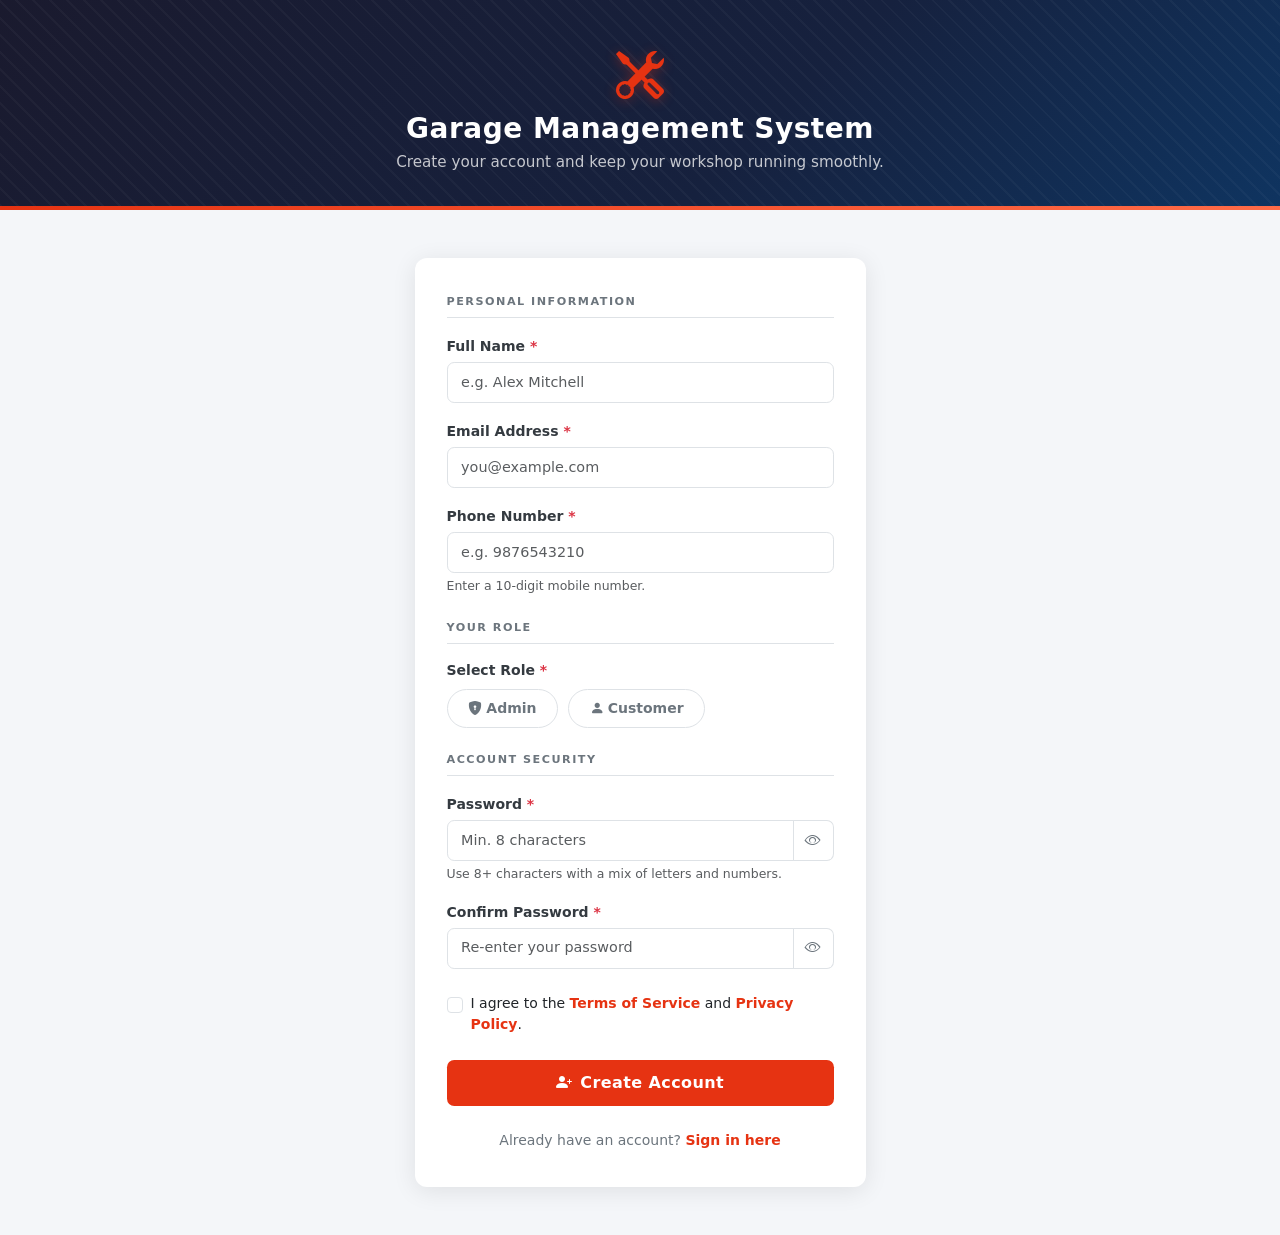
==== index.html @ 833d334f "Add index.html entry point for GitHub Pages" ====
<!DOCTYPE html>
<html lang="en">
<head>
  <meta charset="UTF-8" />
  <meta http-equiv="refresh" content="0; url=signup.html" />
  <title>Garage Management System</title>
</head>
<body>
  <p>Redirecting to <a href="signup.html">Garage Management System</a>…</p>
</body>
</html>
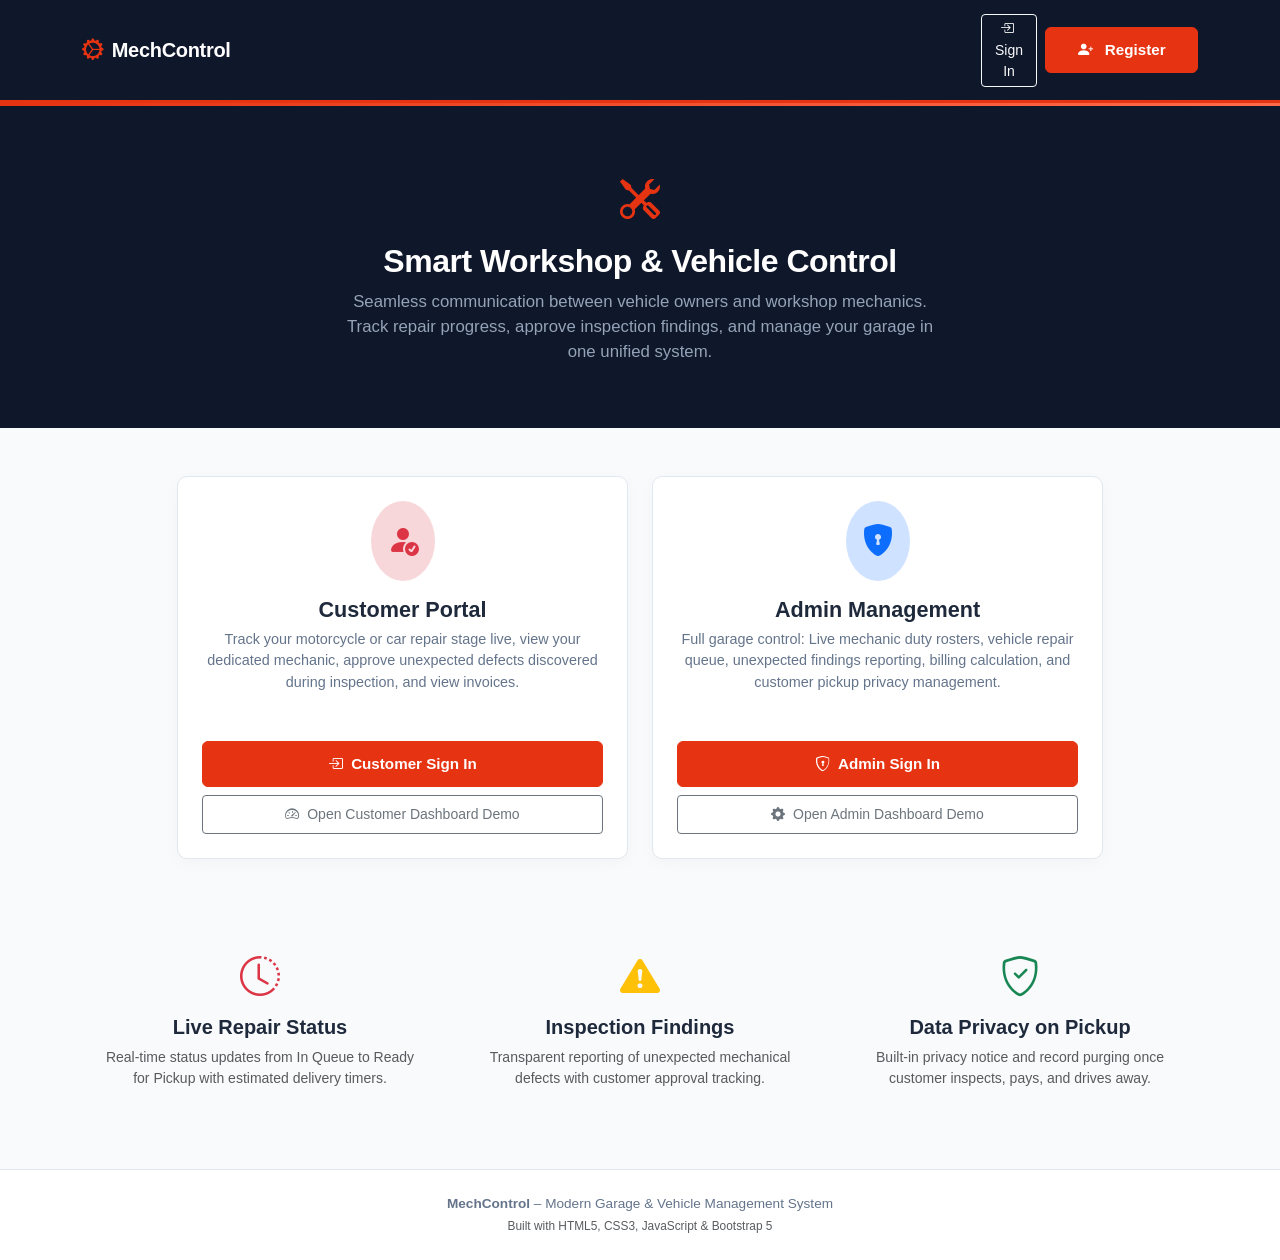
==== commit b24485b1: "Rebrand to MechControl: Unify Admin Dashboard, integrate Customer Portal, improve design consistency" ====
--- a/index.html
+++ b/index.html
@@ -2,10 +2,146 @@
 <html lang="en">
 <head>
   <meta charset="UTF-8" />
-  <meta http-equiv="refresh" content="0; url=signup.html" />
-  <title>Garage Management System</title>
+  <meta name="viewport" content="width=device-width, initial-scale=1.0" />
+  <title>MechControl – Smart Workshop & Vehicle Management</title>
+
+  <!-- Bootstrap 5 CSS -->
+  <link
+    href="https://cdn.jsdelivr.net/npm/bootstrap@5.3.3/dist/css/bootstrap.min.css"
+    rel="stylesheet"
+    crossorigin="anonymous"
+  />
+  <!-- Bootstrap Icons -->
+  <link
+    href="https://cdn.jsdelivr.net/npm/bootstrap-icons@1.11.3/font/bootstrap-icons.min.css"
+    rel="stylesheet"
+  />
+  <!-- Unified Style -->
+  <link rel="stylesheet" href="style.css" />
 </head>
+
 <body>
-  <p>Redirecting to <a href="signup.html">Garage Management System</a>…</p>
+
+  <!-- ════ NAVBAR ════ -->
+  <header class="mc-navbar">
+    <div class="container d-flex justify-content-between align-items-center">
+      <a href="index.html" class="mc-brand">
+        <i class="bi bi-gear-wide-connected" aria-hidden="true"></i>
+        <span>MechControl</span>
+      </a>
+      <div class="d-flex align-items-center gap-2">
+        <a href="signin.html" class="btn btn-sm btn-outline-light">
+          <i class="bi bi-box-arrow-in-right me-1"></i>Sign In
+        </a>
+        <a href="signup.html" class="btn btn-sm btn-mc-primary">
+          <i class="bi bi-person-plus-fill me-1"></i>Register
+        </a>
+      </div>
+    </div>
+  </header>
+  <div class="mc-accent-bar" role="presentation"></div>
+
+  <!-- ════ HERO SECTION ════ -->
+  <section class="mc-hero py-5">
+    <div class="container py-3">
+      <i class="bi bi-tools mc-logo-icon" aria-hidden="true"></i>
+      <h1 class="display-5 fw-bold">Smart Workshop & Vehicle Control</h1>
+      <p class="lead">
+        Seamless communication between vehicle owners and workshop mechanics. Track repair progress, approve inspection findings, and manage your garage in one unified system.
+      </p>
+    </div>
+  </section>
+
+  <!-- ════ PORTAL ACCESS CARDS ════ -->
+  <main class="container py-5">
+    <div class="row g-4 justify-content-center">
+
+      <!-- Customer Portal Card -->
+      <div class="col-12 col-md-6 col-lg-5">
+        <div class="mc-card h-100 d-flex flex-column text-center p-4">
+          <div class="mb-3">
+            <span class="d-inline-flex p-3 rounded-circle bg-danger-subtle text-danger fs-2">
+              <i class="bi bi-person-fill-check"></i>
+            </span>
+          </div>
+          <h3 class="mc-card-title">Customer Portal</h3>
+          <p class="mc-card-sub mb-4">
+            Track your motorcycle or car repair stage live, view your dedicated mechanic, approve unexpected defects discovered during inspection, and view invoices.
+          </p>
+          <div class="mt-auto d-grid gap-2">
+            <a href="signin.html" class="btn-mc-primary">
+              <i class="bi bi-box-arrow-in-right"></i> Customer Sign In
+            </a>
+            <a href="customer-dashboard.html" class="btn btn-outline-secondary btn-sm py-2">
+              <i class="bi bi-speedometer2 me-1"></i> Open Customer Dashboard Demo
+            </a>
+          </div>
+        </div>
+      </div>
+
+      <!-- Admin Portal Card -->
+      <div class="col-12 col-md-6 col-lg-5">
+        <div class="mc-card h-100 d-flex flex-column text-center p-4">
+          <div class="mb-3">
+            <span class="d-inline-flex p-3 rounded-circle bg-primary-subtle text-primary fs-2">
+              <i class="bi bi-shield-lock-fill"></i>
+            </span>
+          </div>
+          <h3 class="mc-card-title">Admin Management</h3>
+          <p class="mc-card-sub mb-4">
+            Full garage control: Live mechanic duty rosters, vehicle repair queue, unexpected findings reporting, billing calculation, and customer pickup privacy management.
+          </p>
+          <div class="mt-auto d-grid gap-2">
+            <a href="signin.html" class="btn-mc-primary">
+              <i class="bi bi-shield-lock"></i> Admin Sign In
+            </a>
+            <a href="admin-dashboard.html" class="btn btn-outline-secondary btn-sm py-2">
+              <i class="bi bi-gear-fill me-1"></i> Open Admin Dashboard Demo
+            </a>
+          </div>
+        </div>
+      </div>
+
+    </div>
+
+    <!-- ════ 3 KEY HIGHLIGHTS ════ -->
+    <div class="row g-4 mt-5 text-center">
+      <div class="col-12 col-md-4">
+        <div class="p-3">
+          <i class="bi bi-clock-history fs-1 text-danger mb-2 d-inline-block"></i>
+          <h5 class="fw-bold">Live Repair Status</h5>
+          <p class="text-muted small">Real-time status updates from In Queue to Ready for Pickup with estimated delivery timers.</p>
+        </div>
+      </div>
+      <div class="col-12 col-md-4">
+        <div class="p-3">
+          <i class="bi bi-exclamation-triangle-fill fs-1 text-warning mb-2 d-inline-block"></i>
+          <h5 class="fw-bold">Inspection Findings</h5>
+          <p class="text-muted small">Transparent reporting of unexpected mechanical defects with customer approval tracking.</p>
+        </div>
+      </div>
+      <div class="col-12 col-md-4">
+        <div class="p-3">
+          <i class="bi bi-shield-check fs-1 text-success mb-2 d-inline-block"></i>
+          <h5 class="fw-bold">Data Privacy on Pickup</h5>
+          <p class="text-muted small">Built-in privacy notice and record purging once customer inspects, pays, and drives away.</p>
+        </div>
+      </div>
+    </div>
+  </main>
+
+  <!-- ════ FOOTER ════ -->
+  <footer class="mc-footer">
+    <div class="container">
+      <p class="mb-1"><strong>MechControl</strong> – Modern Garage & Vehicle Management System</p>
+      <p class="mb-0 text-muted small">Built with HTML5, CSS3, JavaScript & Bootstrap 5</p>
+    </div>
+  </footer>
+
+  <!-- Bootstrap 5 Bundle JS -->
+  <script
+    src="https://cdn.jsdelivr.net/npm/bootstrap@5.3.3/dist/js/bootstrap.bundle.min.js"
+    crossorigin="anonymous"
+  ></script>
 </body>
 </html>
--- a/style.css
+++ b/style.css
@@ -0,0 +1,334 @@
+/* ================================================================
+   style.css — MechControl Design System
+   Consistent, minimal, and professional styling across all pages.
+   ================================================================ */
+
+:root {
+  /* Brand Colours */
+  --mc-primary:       #e63312;       /* MechControl Engine Red */
+  --mc-primary-hover: #c4270b;       /* Darker red on hover */
+  --mc-dark:          #0f172a;       /* Deep slate navy */
+  --mc-surface:       #f8fafc;       /* Crisp clean background */
+  --mc-card:          #ffffff;       /* Pure white card surface */
+  --mc-border:        #e2e8f0;       /* Subtle modern border */
+  --mc-text:          #1e293b;       /* High-contrast readable slate text */
+  --mc-muted:         #64748b;       /* Secondary descriptive text */
+  --mc-success:       #10b981;       /* Green for ready/available */
+  --mc-warning:       #f59e0b;       /* Amber for pending/issues */
+  --mc-info:          #0ea5e9;       /* Cyan blue for in progress */
+
+  /* Aliases for backwards compatibility */
+  --gms-primary:      var(--mc-primary);
+  --gms-primary-dk:   var(--mc-primary-hover);
+  --gms-dark:         var(--mc-dark);
+  --gms-surface:      var(--mc-surface);
+  --gms-card:         var(--mc-card);
+  --gms-muted:        var(--mc-muted);
+  --gms-border:       var(--mc-border);
+  --gms-focus:        rgba(230, 51, 18, 0.25);
+}
+
+/* Base Body */
+body {
+  background-color: var(--mc-surface);
+  color: var(--mc-text);
+  font-family: -apple-system, BlinkMacSystemFont, "Segoe UI", Roboto, "Helvetica Neue", Arial, sans-serif;
+  margin: 0;
+  padding: 0;
+  min-height: 100vh;
+  display: flex;
+  flex-direction: column;
+}
+
+/* Universal Brand Navigation */
+.mc-navbar, .gms-navbar {
+  background-color: var(--mc-dark);
+  padding: 0.85rem 1.5rem;
+  border-bottom: 3px solid var(--mc-primary);
+  box-shadow: 0 2px 10px rgba(0, 0, 0, 0.08);
+}
+
+.mc-brand, .gms-nav-brand, .gms-navbar-brand {
+  color: #ffffff !important;
+  font-weight: 700;
+  font-size: 1.25rem;
+  text-decoration: none;
+  display: inline-flex;
+  align-items: center;
+  gap: 0.5rem;
+  letter-spacing: -0.3px;
+}
+
+.mc-brand i, .gms-nav-brand i, .gms-navbar-brand i {
+  color: var(--mc-primary);
+  font-size: 1.35rem;
+}
+
+.mc-brand-badge {
+  background-color: rgba(230, 51, 18, 0.2);
+  border: 1px solid rgba(230, 51, 18, 0.5);
+  color: #ff765e;
+  font-size: 0.72rem;
+  padding: 0.2rem 0.55rem;
+  border-radius: 4px;
+  font-weight: 600;
+  text-transform: uppercase;
+  letter-spacing: 0.5px;
+}
+
+.mc-nav-link, .gms-nav-link {
+  color: #94a3b8 !important;
+  font-weight: 500;
+  font-size: 0.92rem;
+  padding: 0.45rem 0.85rem !important;
+  border-radius: 6px;
+  transition: all 0.15s ease;
+  text-decoration: none;
+  display: inline-flex;
+  align-items: center;
+}
+
+.mc-nav-link:hover, .gms-nav-link:hover {
+  color: #ffffff !important;
+  background-color: rgba(255, 255, 255, 0.05);
+}
+
+.mc-nav-link.active, .gms-nav-link.active {
+  color: #ffffff !important;
+  background-color: rgba(230, 51, 18, 0.15);
+  border-left: 2px solid var(--mc-primary);
+}
+
+/* Accent Divider Bar */
+.mc-accent-bar, .gms-accent-bar {
+  height: 3px;
+  background: linear-gradient(90deg, var(--mc-primary) 0%, #ff6b4a 100%);
+  width: 100%;
+}
+
+/* Hero Section */
+.mc-hero, .gms-hero {
+  background-color: var(--mc-dark);
+  color: #ffffff;
+  text-align: center;
+  padding: 2.75rem 1.25rem 2.25rem;
+  position: relative;
+}
+
+.mc-hero h1, .gms-hero h1 {
+  font-size: 2rem;
+  font-weight: 800;
+  margin-bottom: 0.5rem;
+  letter-spacing: -0.5px;
+}
+
+.mc-hero p, .gms-hero p {
+  color: #94a3b8;
+  font-size: 1.05rem;
+  margin-bottom: 0;
+  max-width: 600px;
+  margin-left: auto;
+  margin-right: auto;
+}
+
+.mc-logo-icon, .gms-logo-icon {
+  font-size: 2.5rem;
+  color: var(--mc-primary);
+  margin-bottom: 0.75rem;
+  display: inline-block;
+}
+
+/* Cards */
+.mc-card, .gms-card {
+  background-color: var(--mc-card);
+  border: 1px solid var(--mc-border);
+  border-radius: 10px;
+  padding: 2rem;
+  box-shadow: 0 4px 15px rgba(0, 0, 0, 0.03);
+  margin-bottom: 1.5rem;
+}
+
+.mc-card-title, .gms-card-title {
+  font-size: 1.35rem;
+  font-weight: 700;
+  color: var(--mc-text);
+  margin-bottom: 0.35rem;
+}
+
+.mc-card-sub, .gms-card-sub {
+  color: var(--mc-muted);
+  font-size: 0.9rem;
+  margin-bottom: 1.5rem;
+}
+
+/* Form Controls */
+.form-label {
+  font-weight: 600;
+  font-size: 0.86rem;
+  color: #334155;
+  margin-bottom: 0.35rem;
+}
+
+.form-control, .form-select {
+  border: 1px solid var(--mc-border);
+  border-radius: 6px;
+  padding: 0.6rem 0.85rem;
+  font-size: 0.92rem;
+  color: var(--mc-text);
+  background-color: #ffffff;
+  transition: border-color 0.15s ease, box-shadow 0.15s ease;
+}
+
+.form-control:focus, .form-select:focus {
+  border-color: var(--mc-primary);
+  box-shadow: 0 0 0 3px rgba(230, 51, 18, 0.15);
+  outline: none;
+}
+
+/* Primary Button */
+.btn-mc-primary, .btn-gms-primary {
+  background-color: var(--mc-primary);
+  border: 1px solid var(--mc-primary);
+  color: #ffffff !important;
+  font-weight: 600;
+  font-size: 0.95rem;
+  padding: 0.65rem 1.25rem;
+  border-radius: 6px;
+  text-decoration: none;
+  display: inline-flex;
+  align-items: center;
+  justify-content: center;
+  gap: 0.5rem;
+  cursor: pointer;
+  transition: all 0.2s ease;
+  width: 100%;
+}
+
+.btn-mc-primary:hover, .btn-gms-primary:hover {
+  background-color: var(--mc-primary-hover);
+  border-color: var(--mc-primary-hover);
+  box-shadow: 0 4px 12px rgba(230, 51, 18, 0.25);
+}
+
+.btn-mc-outline {
+  background-color: transparent;
+  border: 1px solid var(--mc-primary);
+  color: var(--mc-primary) !important;
+  font-weight: 600;
+  font-size: 0.9rem;
+  padding: 0.55rem 1.1rem;
+  border-radius: 6px;
+  text-decoration: none;
+  display: inline-flex;
+  align-items: center;
+  justify-content: center;
+  gap: 0.4rem;
+  transition: all 0.2s ease;
+}
+
+.btn-mc-outline:hover {
+  background-color: var(--mc-primary);
+  color: #ffffff !important;
+}
+
+.btn-mc-dark {
+  background-color: var(--mc-dark);
+  border: 1px solid var(--mc-dark);
+  color: #ffffff !important;
+  font-weight: 600;
+  font-size: 0.9rem;
+  padding: 0.55rem 1.1rem;
+  border-radius: 6px;
+  text-decoration: none;
+  display: inline-flex;
+  align-items: center;
+  gap: 0.4rem;
+  transition: all 0.2s ease;
+}
+
+.btn-mc-dark:hover {
+  background-color: #1e293b;
+  border-color: #1e293b;
+}
+
+/* Role Selector Tabs in Sign-in */
+.role-tabs {
+  display: flex;
+  background-color: #f1f5f9;
+  border-radius: 8px;
+  padding: 4px;
+  margin-bottom: 1.5rem;
+  gap: 4px;
+}
+
+.role-tab-btn {
+  flex: 1;
+  border: none;
+  background: transparent;
+  padding: 0.6rem 1rem;
+  font-size: 0.9rem;
+  font-weight: 600;
+  color: var(--mc-muted);
+  border-radius: 6px;
+  cursor: pointer;
+  transition: all 0.15s ease;
+  display: flex;
+  align-items: center;
+  justify-content: center;
+  gap: 0.4rem;
+}
+
+.role-tab-btn.active {
+  background-color: #ffffff;
+  color: var(--mc-text);
+  box-shadow: 0 2px 6px rgba(0, 0, 0, 0.05);
+}
+
+/* Success & Alert States */
+.gms-success, .mc-success {
+  display: none;
+  text-align: center;
+  padding: 1.5rem 0.5rem;
+}
+
+.success-icon {
+  font-size: 3.5rem;
+  color: var(--mc-success);
+}
+
+.gms-alert {
+  display: none;
+  background-color: #fef2f2;
+  border: 1px solid #fee2e2;
+  color: #b91c1c;
+  padding: 0.75rem 1rem;
+  border-radius: 6px;
+  font-size: 0.88rem;
+  margin-bottom: 1.25rem;
+  align-items: center;
+  gap: 0.5rem;
+}
+
+.gms-alert.visible {
+  display: flex;
+}
+
+/* Footer */
+.mc-footer {
+  margin-top: auto;
+  background-color: #ffffff;
+  border-top: 1px solid var(--mc-border);
+  padding: 1.5rem 0;
+  text-align: center;
+  color: var(--mc-muted);
+  font-size: 0.85rem;
+}
+
+.mc-footer a {
+  color: var(--mc-primary);
+  text-decoration: none;
+}
+
+.mc-footer a:hover {
+  text-decoration: underline;
+}
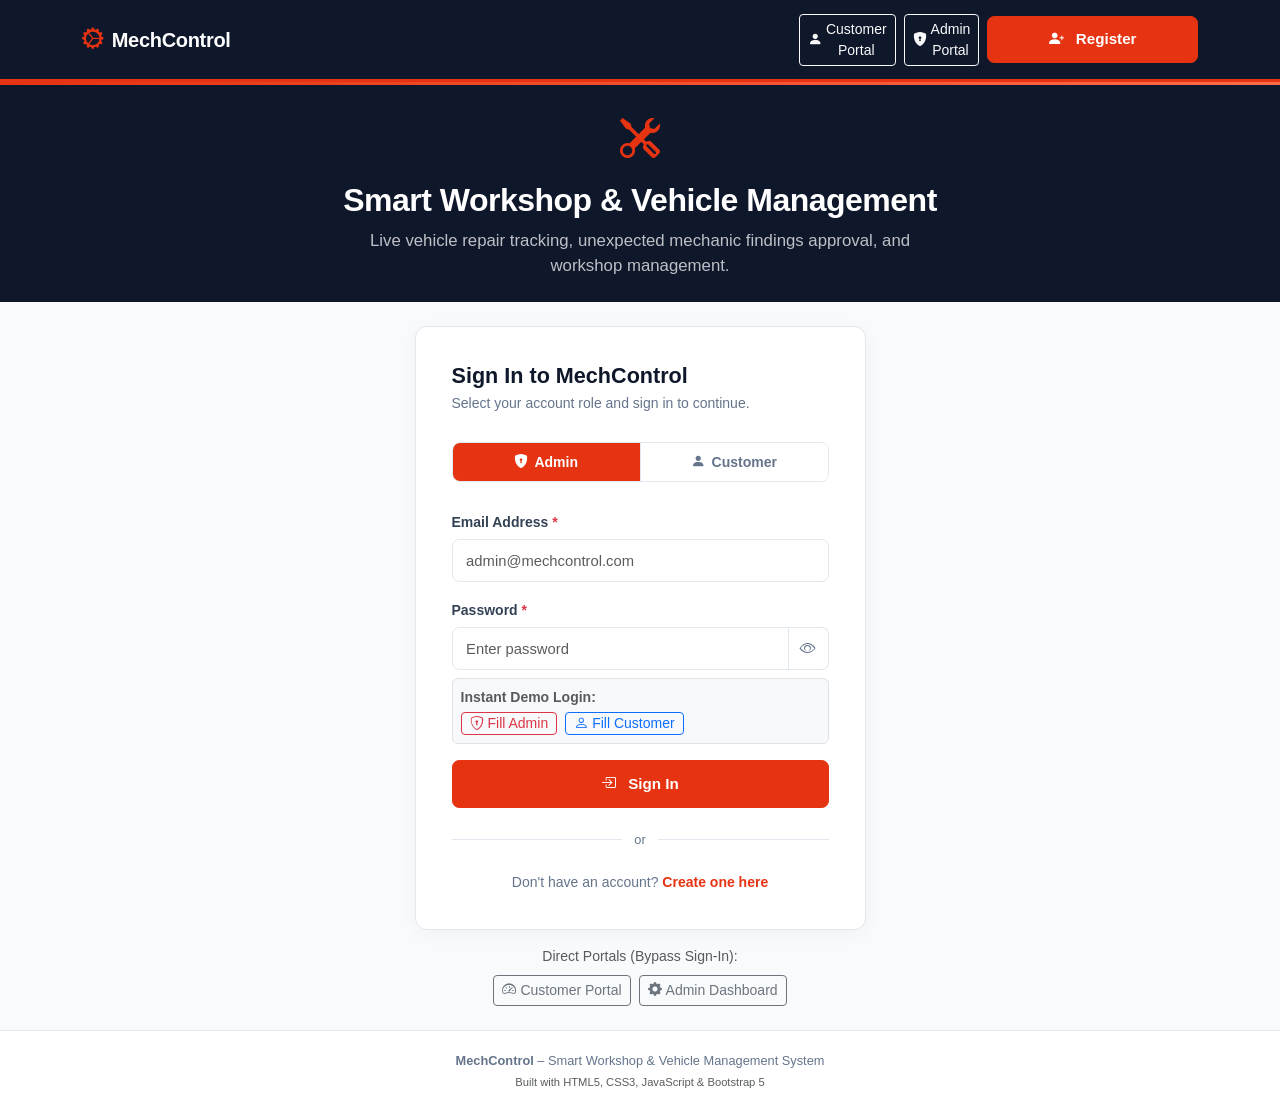
==== commit cbdb124e: "Fix Sign-In Box: restore all form styles in style.css and embed functional Sign-In Box on index.html" ====
--- a/index.html
+++ b/index.html
@@ -16,7 +16,7 @@
     href="https://cdn.jsdelivr.net/npm/bootstrap-icons@1.11.3/font/bootstrap-icons.min.css"
     rel="stylesheet"
   />
-  <!-- Unified Style -->
+  <!-- Unified Stylesheet -->
   <link rel="stylesheet" href="style.css" />
 </head>
 
@@ -30,8 +30,11 @@
         <span>MechControl</span>
       </a>
       <div class="d-flex align-items-center gap-2">
-        <a href="signin.html" class="btn btn-sm btn-outline-light">
-          <i class="bi bi-box-arrow-in-right me-1"></i>Sign In
+        <a href="customer-dashboard.html" class="btn btn-sm btn-outline-light d-none d-sm-inline-flex align-items-center">
+          <i class="bi bi-person-fill me-1"></i>Customer Portal
+        </a>
+        <a href="admin-dashboard.html" class="btn btn-sm btn-outline-light d-none d-sm-inline-flex align-items-center">
+          <i class="bi bi-shield-lock-fill me-1"></i>Admin Portal
         </a>
         <a href="signup.html" class="btn btn-sm btn-mc-primary">
           <i class="bi bi-person-plus-fill me-1"></i>Register
@@ -42,106 +45,168 @@
   <div class="mc-accent-bar" role="presentation"></div>
 
   <!-- ════ HERO SECTION ════ -->
-  <section class="mc-hero py-5">
-    <div class="container py-3">
+  <section class="mc-hero py-4">
+    <div class="container text-center">
       <i class="bi bi-tools mc-logo-icon" aria-hidden="true"></i>
-      <h1 class="display-5 fw-bold">Smart Workshop & Vehicle Control</h1>
-      <p class="lead">
-        Seamless communication between vehicle owners and workshop mechanics. Track repair progress, approve inspection findings, and manage your garage in one unified system.
+      <h1 class="display-6 fw-bold">Smart Workshop & Vehicle Management</h1>
+      <p class="lead small text-light opacity-75">
+        Live vehicle repair tracking, unexpected mechanic findings approval, and workshop management.
       </p>
     </div>
   </section>
 
-  <!-- ════ PORTAL ACCESS CARDS ════ -->
-  <main class="container py-5">
-    <div class="row g-4 justify-content-center">
-
-      <!-- Customer Portal Card -->
-      <div class="col-12 col-md-6 col-lg-5">
-        <div class="mc-card h-100 d-flex flex-column text-center p-4">
-          <div class="mb-3">
-            <span class="d-inline-flex p-3 rounded-circle bg-danger-subtle text-danger fs-2">
-              <i class="bi bi-person-fill-check"></i>
-            </span>
+  <!-- ════ MAIN SIGN-IN PORTAL ════ -->
+  <main class="container py-4 flex-grow-1">
+    <div class="row justify-content-center">
+      <div class="col-12 col-sm-10 col-md-8 col-lg-6 col-xl-5">
+
+        <!-- Sign In Card Box -->
+        <div class="mc-card">
+
+          <!-- Success screen (shown after sign-in) -->
+          <div class="mc-success" id="successMsg" role="alert" tabindex="-1">
+            <i class="bi bi-person-check-fill success-icon" id="successIcon" aria-hidden="true"></i>
+            <h3 class="mt-3 mb-2 fw-bold" id="successHeading">Welcome back!</h3>
+            <p class="text-muted mb-4 small" id="successSub">Redirecting you to your dashboard…</p>
+            <div class="spinner-border text-danger" role="status">
+              <span class="visually-hidden">Loading…</span>
+            </div>
           </div>
-          <h3 class="mc-card-title">Customer Portal</h3>
-          <p class="mc-card-sub mb-4">
-            Track your motorcycle or car repair stage live, view your dedicated mechanic, approve unexpected defects discovered during inspection, and view invoices.
-          </p>
-          <div class="mt-auto d-grid gap-2">
-            <a href="signin.html" class="btn-mc-primary">
-              <i class="bi bi-box-arrow-in-right"></i> Customer Sign In
+
+          <!-- Sign-in form -->
+          <form id="signinForm" novalidate aria-label="MechControl sign-in form">
+
+            <h2 class="mc-card-title">Sign In to MechControl</h2>
+            <p class="mc-card-sub">Select your account role and sign in to continue.</p>
+
+            <!-- ─ Role tab switcher ─ -->
+            <div class="role-tabs" role="tablist" aria-label="Sign in as">
+              <button
+                type="button" role="tab"
+                class="role-tab-btn active" id="tabAdmin"
+                aria-selected="true" aria-controls="signinForm"
+                data-role="admin"
+              >
+                <i class="bi bi-shield-lock-fill" aria-hidden="true"></i> Admin
+              </button>
+              <button
+                type="button" role="tab"
+                class="role-tab-btn" id="tabCustomer"
+                aria-selected="false" aria-controls="signinForm"
+                data-role="customer"
+              >
+                <i class="bi bi-person-fill" aria-hidden="true"></i> Customer
+              </button>
+            </div>
+
+            <!-- Hidden role input (set by tab click) -->
+            <input type="hidden" id="selectedRole" value="admin" />
+
+            <!-- Error banner -->
+            <div class="gms-alert" id="errorBanner" role="alert" aria-live="assertive">
+              <i class="bi bi-exclamation-triangle-fill" aria-hidden="true"></i>
+              <span id="errorMsg">Invalid email or password. Please try again.</span>
+            </div>
+
+            <!-- Email -->
+            <div class="mb-3" id="grp-email">
+              <label for="email" class="form-label">
+                Email Address <span class="text-danger">*</span>
+              </label>
+              <input
+                type="email" id="email" name="email"
+                class="form-control" placeholder="admin@mechcontrol.com"
+                autocomplete="email" required
+              />
+              <div class="invalid-feedback" id="email-error">
+                Please enter a valid email address.
+              </div>
+            </div>
+
+            <!-- Password with Eye Toggle -->
+            <div class="mb-2" id="grp-password">
+              <label for="password" class="form-label">
+                Password <span class="text-danger">*</span>
+              </label>
+              <div class="input-group">
+                <input
+                  type="password" id="password" name="password"
+                  class="form-control" placeholder="Enter password"
+                  autocomplete="current-password" required
+                />
+                <button type="button" class="btn-eye" id="togglePassword" aria-label="Show password">
+                  <i class="bi bi-eye" id="eyeIcon"></i>
+                </button>
+              </div>
+              <div class="invalid-feedback" id="password-error">
+                Please enter your password.
+              </div>
+            </div>
+
+            <!-- Quick Demo Autofill Buttons (For 1-Click Testing) -->
+            <div class="p-2 mb-3 bg-light rounded border small">
+              <span class="text-muted d-block mb-1 fw-bold">Instant Demo Login:</span>
+              <div class="d-flex gap-2">
+                <button type="button" class="btn btn-sm btn-outline-danger py-0 px-2" onclick="fillDemoCredentials('admin')">
+                  <i class="bi bi-shield-lock me-1"></i>Fill Admin
+                </button>
+                <button type="button" class="btn btn-sm btn-outline-primary py-0 px-2" onclick="fillDemoCredentials('customer')">
+                  <i class="bi bi-person me-1"></i>Fill Customer
+                </button>
+              </div>
+            </div>
+
+            <!-- Submit Button -->
+            <button type="submit" class="btn-mc-primary" id="submitBtn">
+              <i class="bi bi-box-arrow-in-right me-1"></i>Sign In
+            </button>
+
+            <!-- Divider -->
+            <div class="gms-divider" aria-hidden="true">or</div>
+
+            <!-- Create account link -->
+            <p class="signup-link mb-0 text-center">
+              Don't have an account? <a href="signup.html">Create one here</a>
+            </p>
+
+          </form>
+
+        </div>
+        <!-- /mc-card -->
+
+        <!-- Quick Direct Dashboard Links -->
+        <div class="text-center mt-3">
+          <small class="text-muted d-block mb-2">Direct Portals (Bypass Sign-In):</small>
+          <div class="d-flex justify-content-center gap-2">
+            <a href="customer-dashboard.html" class="btn btn-sm btn-outline-secondary">
+              <i class="bi bi-speedometer2 me-1"></i>Customer Portal
             </a>
-            <a href="customer-dashboard.html" class="btn btn-outline-secondary btn-sm py-2">
-              <i class="bi bi-speedometer2 me-1"></i> Open Customer Dashboard Demo
+            <a href="admin-dashboard.html" class="btn btn-sm btn-outline-secondary">
+              <i class="bi bi-gear-fill me-1"></i>Admin Dashboard
             </a>
           </div>
         </div>
-      </div>
-
-      <!-- Admin Portal Card -->
-      <div class="col-12 col-md-6 col-lg-5">
-        <div class="mc-card h-100 d-flex flex-column text-center p-4">
-          <div class="mb-3">
-            <span class="d-inline-flex p-3 rounded-circle bg-primary-subtle text-primary fs-2">
-              <i class="bi bi-shield-lock-fill"></i>
-            </span>
-          </div>
-          <h3 class="mc-card-title">Admin Management</h3>
-          <p class="mc-card-sub mb-4">
-            Full garage control: Live mechanic duty rosters, vehicle repair queue, unexpected findings reporting, billing calculation, and customer pickup privacy management.
-          </p>
-          <div class="mt-auto d-grid gap-2">
-            <a href="signin.html" class="btn-mc-primary">
-              <i class="bi bi-shield-lock"></i> Admin Sign In
-            </a>
-            <a href="admin-dashboard.html" class="btn btn-outline-secondary btn-sm py-2">
-              <i class="bi bi-gear-fill me-1"></i> Open Admin Dashboard Demo
-            </a>
-          </div>
-        </div>
-      </div>
-
-    </div>
-
-    <!-- ════ 3 KEY HIGHLIGHTS ════ -->
-    <div class="row g-4 mt-5 text-center">
-      <div class="col-12 col-md-4">
-        <div class="p-3">
-          <i class="bi bi-clock-history fs-1 text-danger mb-2 d-inline-block"></i>
-          <h5 class="fw-bold">Live Repair Status</h5>
-          <p class="text-muted small">Real-time status updates from In Queue to Ready for Pickup with estimated delivery timers.</p>
-        </div>
-      </div>
-      <div class="col-12 col-md-4">
-        <div class="p-3">
-          <i class="bi bi-exclamation-triangle-fill fs-1 text-warning mb-2 d-inline-block"></i>
-          <h5 class="fw-bold">Inspection Findings</h5>
-          <p class="text-muted small">Transparent reporting of unexpected mechanical defects with customer approval tracking.</p>
-        </div>
-      </div>
-      <div class="col-12 col-md-4">
-        <div class="p-3">
-          <i class="bi bi-shield-check fs-1 text-success mb-2 d-inline-block"></i>
-          <h5 class="fw-bold">Data Privacy on Pickup</h5>
-          <p class="text-muted small">Built-in privacy notice and record purging once customer inspects, pays, and drives away.</p>
-        </div>
+
       </div>
     </div>
   </main>
 
   <!-- ════ FOOTER ════ -->
   <footer class="mc-footer">
-    <div class="container">
-      <p class="mb-1"><strong>MechControl</strong> – Modern Garage & Vehicle Management System</p>
+    <div class="container text-center">
+      <p class="mb-1"><strong>MechControl</strong> – Smart Workshop & Vehicle Management System</p>
       <p class="mb-0 text-muted small">Built with HTML5, CSS3, JavaScript & Bootstrap 5</p>
     </div>
   </footer>
 
-  <!-- Bootstrap 5 Bundle JS -->
+  <!-- Bootstrap 5 JS -->
   <script
     src="https://cdn.jsdelivr.net/npm/bootstrap@5.3.3/dist/js/bootstrap.bundle.min.js"
     crossorigin="anonymous"
   ></script>
+
+  <!-- Sign In Logic (Works directly on index.html) -->
+  <script src="signin.js"></script>
+
 </body>
 </html>
--- a/style.css
+++ b/style.css
@@ -1,21 +1,23 @@
 /* ================================================================
-   style.css — MechControl Design System
-   Consistent, minimal, and professional styling across all pages.
+   style.css — MechControl Design System & Form Styles
+   Full stylesheet for index.html, signup.html, and signin.html
    ================================================================ */
 
+/* ================================================================
+   1. DESIGN TOKENS
+   All brand colours and shared values in one place.
+================================================================ */
 :root {
-  /* Brand Colours */
-  --mc-primary:       #e63312;       /* MechControl Engine Red */
-  --mc-primary-hover: #c4270b;       /* Darker red on hover */
-  --mc-dark:          #0f172a;       /* Deep slate navy */
-  --mc-surface:       #f8fafc;       /* Crisp clean background */
-  --mc-card:          #ffffff;       /* Pure white card surface */
-  --mc-border:        #e2e8f0;       /* Subtle modern border */
-  --mc-text:          #1e293b;       /* High-contrast readable slate text */
-  --mc-muted:         #64748b;       /* Secondary descriptive text */
-  --mc-success:       #10b981;       /* Green for ready/available */
-  --mc-warning:       #f59e0b;       /* Amber for pending/issues */
-  --mc-info:          #0ea5e9;       /* Cyan blue for in progress */
+  --mc-primary:       #e63312;            /* MechControl engine-red */
+  --mc-primary-hover: #c4270b;            /* darker red for hover */
+  --mc-dark:          #0f172a;            /* deep slate navy */
+  --mc-surface:       #f8fafc;            /* light grey page background */
+  --mc-card:          #ffffff;            /* white card background */
+  --mc-muted:         #64748b;            /* muted grey for helper text */
+  --mc-border:        #e2e8f0;            /* default input border colour */
+  --mc-focus:         rgba(230, 51, 18, 0.25); /* red focus ring shadow */
+  --mc-success:       #10b981;
+  --mc-warning:       #f59e0b;
 
   /* Aliases for backwards compatibility */
   --gms-primary:      var(--mc-primary);
@@ -25,19 +27,21 @@
   --gms-card:         var(--mc-card);
   --gms-muted:        var(--mc-muted);
   --gms-border:       var(--mc-border);
-  --gms-focus:        rgba(230, 51, 18, 0.25);
-}
-
-/* Base Body */
+  --gms-focus:        var(--mc-focus);
+}
+
+/* ================================================================
+   2. BASE / BODY
+================================================================ */
 body {
   background-color: var(--mc-surface);
-  color: var(--mc-text);
   font-family: -apple-system, BlinkMacSystemFont, "Segoe UI", Roboto, "Helvetica Neue", Arial, sans-serif;
+  color: #1e293b;
+  min-height: 100vh;
+  display: flex;
+  flex-direction: column;
   margin: 0;
   padding: 0;
-  min-height: 100vh;
-  display: flex;
-  flex-direction: column;
 }
 
 /* Universal Brand Navigation */
@@ -73,7 +77,6 @@
   border-radius: 4px;
   font-weight: 600;
   text-transform: uppercase;
-  letter-spacing: 0.5px;
 }
 
 .mc-nav-link, .gms-nav-link {
@@ -82,7 +85,6 @@
   font-size: 0.92rem;
   padding: 0.45rem 0.85rem !important;
   border-radius: 6px;
-  transition: all 0.15s ease;
   text-decoration: none;
   display: inline-flex;
   align-items: center;
@@ -99,14 +101,9 @@
   border-left: 2px solid var(--mc-primary);
 }
 
-/* Accent Divider Bar */
-.mc-accent-bar, .gms-accent-bar {
-  height: 3px;
-  background: linear-gradient(90deg, var(--mc-primary) 0%, #ff6b4a 100%);
-  width: 100%;
-}
-
-/* Hero Section */
+/* ================================================================
+   3. HERO BANNER
+================================================================ */
 .mc-hero, .gms-hero {
   background-color: var(--mc-dark);
   color: #ffffff;
@@ -138,197 +135,410 @@
   display: inline-block;
 }
 
-/* Cards */
+/* ================================================================
+   4. ACCENT BAR
+================================================================ */
+.mc-accent-bar, .gms-accent-bar {
+  height: 3px;
+  background: linear-gradient(90deg, var(--mc-primary) 0%, #ff6b4a 100%);
+  width: 100%;
+}
+
+/* ================================================================
+   5. CARD
+================================================================ */
 .mc-card, .gms-card {
-  background-color: var(--mc-card);
+  background: var(--mc-card);
   border: 1px solid var(--mc-border);
-  border-radius: 10px;
-  padding: 2rem;
-  box-shadow: 0 4px 15px rgba(0, 0, 0, 0.03);
-  margin-bottom: 1.5rem;
-}
-
+  border-radius: .75rem;
+  box-shadow: 0 4px 20px rgba(0, 0, 0, 0.04);
+  padding: 2.25rem;
+  transition: transform .2s ease;
+}
+
+/* ================================================================
+   6. FORM CONTROLS
+================================================================ */
+.form-label {
+  font-size: .875rem;
+  font-weight: 600;
+  color: #334155;
+  margin-bottom: .35rem;
+}
+
+.form-control, .form-select {
+  border: 1px solid var(--mc-border);
+  border-radius: .45rem;
+  padding: .6rem .85rem;
+  font-size: .925rem;
+  color: #1e293b;
+  transition: border-color .2s, box-shadow .2s;
+}
+
+.form-control:focus, .form-select:focus {
+  border-color: var(--mc-primary);
+  box-shadow: 0 0 0 3px var(--mc-focus);
+  outline: none;
+}
+
+/* ================================================================
+   7. EYE TOGGLE BUTTON
+   The show/hide password button attached to password inputs.
+================================================================ */
+.btn-eye {
+  border: 1px solid var(--mc-border);
+  border-left: none;
+  background: #ffffff;
+  color: var(--mc-muted);
+  border-radius: 0 .45rem .45rem 0;
+  padding: 0 .75rem;
+  cursor: pointer;
+  display: flex;
+  align-items: center;
+  justify-content: center;
+  transition: color .2s, border-color .2s;
+}
+
+.btn-eye:hover {
+  color: var(--mc-primary);
+}
+
+.btn-eye:focus {
+  outline: 2px solid var(--mc-primary);
+  outline-offset: 1px;
+  z-index: 4;
+}
+
+/* ================================================================
+   8. PRIMARY BUTTON (.btn-gms-primary & .btn-mc-primary)
+================================================================ */
+.btn-mc-primary, .btn-gms-primary {
+  width: 100%;
+  padding: .7rem 1.25rem;
+  background: var(--mc-primary);
+  border: 1px solid var(--mc-primary);
+  color: #ffffff !important;
+  font-weight: 600;
+  font-size: .95rem;
+  border-radius: .45rem;
+  cursor: pointer;
+  text-decoration: none;
+  display: inline-flex;
+  align-items: center;
+  justify-content: center;
+  gap: .5rem;
+  transition: background .2s, transform .1s, box-shadow .2s;
+}
+
+.btn-mc-primary:hover, .btn-gms-primary:hover {
+  background: var(--mc-primary-hover);
+  border-color: var(--mc-primary-hover);
+  box-shadow: 0 4px 14px rgba(230, 51, 18, 0.3);
+}
+
+.btn-mc-primary:active, .btn-gms-primary:active {
+  transform: translateY(1px);
+}
+
+/* ================================================================
+   9. CHECKBOX STYLES
+================================================================ */
+.form-check-input {
+  border-color: var(--mc-border);
+  cursor: pointer;
+}
+
+.form-check-input:checked {
+  background-color: var(--mc-primary);
+  border-color: var(--mc-primary);
+}
+
+.form-check-input:focus {
+  box-shadow: 0 0 0 3px var(--mc-focus);
+  border-color: var(--mc-primary);
+}
+
+/* ================================================================
+   10. INLINE VALIDATION
+================================================================ */
+.field-invalid .invalid-feedback {
+  display: block;
+}
+
+.field-invalid .form-control,
+.field-invalid .form-select {
+  border-color: #dc3545;
+}
+
+.field-invalid .btn-eye {
+  border-color: #dc3545;
+}
+
+.field-valid .form-control,
+.field-valid .form-select {
+  border-color: #198754;
+}
+
+/* ================================================================
+   11. SUCCESS SCREEN (.gms-success)
+================================================================ */
+.gms-success, .mc-success {
+  display: none;
+  text-align: center;
+  padding: 2rem 1rem;
+}
+
+.gms-success .success-icon {
+  font-size: 3.5rem;
+}
+
+/* ================================================================
+   12. SECTION DIVIDER LABEL
+================================================================ */
+.gms-section-label {
+  font-size: .72rem;
+  font-weight: 700;
+  letter-spacing: 1.5px;
+  text-transform: uppercase;
+  color: var(--mc-muted);
+  border-bottom: 1px solid var(--mc-border);
+  padding-bottom: .4rem;
+  margin-bottom: 1.25rem;
+}
+
+/* ================================================================
+   13. ROLE PILL SELECTOR (signup.html)
+================================================================ */
+.role-group {
+  display: flex;
+  gap: .6rem;
+  flex-wrap: wrap;
+}
+
+.role-group input[type="radio"] {
+  position: absolute;
+  opacity: 0;
+  width: 0;
+  height: 0;
+}
+
+.role-group label {
+  cursor: pointer;
+  padding: .5rem 1.3rem;
+  border: 1.5px solid var(--mc-border);
+  border-radius: 2rem;
+  font-size: .875rem;
+  font-weight: 600;
+  color: var(--mc-muted);
+  background: #ffffff;
+  transition: all .2s;
+  user-select: none;
+}
+
+.role-group input[type="radio"]:checked + label {
+  background: var(--mc-primary);
+  border-color: var(--mc-primary);
+  color: #ffffff;
+  box-shadow: 0 2px 8px rgba(230, 51, 18, 0.3);
+}
+
+.role-group label:hover {
+  border-color: var(--mc-primary);
+  color: var(--mc-primary);
+}
+
+/* ================================================================
+   14. ROLE DESCRIPTION BOX
+================================================================ */
+.role-desc {
+  font-size: .8rem;
+  color: var(--mc-muted);
+  background: #f8fafc;
+  border-left: 3px solid var(--mc-primary);
+  border-radius: 0 .35rem .35rem 0;
+  padding: .5rem .75rem;
+  margin-top: .6rem;
+  display: none;
+}
+
+.role-desc.visible {
+  display: block;
+}
+
+/* ================================================================
+   15. SIGN-IN FOOTER LINK
+================================================================ */
+.signin-link {
+  font-size: .875rem;
+  text-align: center;
+  color: var(--mc-muted);
+}
+
+.signin-link a {
+  color: var(--mc-primary);
+  font-weight: 600;
+  text-decoration: none;
+}
+
+.signin-link a:hover {
+  text-decoration: underline;
+}
+
+/* ================================================================
+   16. CARD TITLE & SUBTITLE
+================================================================ */
 .mc-card-title, .gms-card-title {
   font-size: 1.35rem;
   font-weight: 700;
-  color: var(--mc-text);
-  margin-bottom: 0.35rem;
+  color: #0f172a;
+  margin-bottom: .25rem;
 }
 
 .mc-card-sub, .gms-card-sub {
-  color: var(--mc-muted);
-  font-size: 0.9rem;
-  margin-bottom: 1.5rem;
-}
-
-/* Form Controls */
-.form-label {
-  font-weight: 600;
-  font-size: 0.86rem;
-  color: #334155;
-  margin-bottom: 0.35rem;
-}
-
-.form-control, .form-select {
-  border: 1px solid var(--mc-border);
-  border-radius: 6px;
-  padding: 0.6rem 0.85rem;
-  font-size: 0.92rem;
-  color: var(--mc-text);
+  font-size: .875rem;
+  color: var(--mc-muted);
+  margin-bottom: 1.75rem;
+}
+
+/* ================================================================
+   17. ROLE TAB SWITCHER (signin.html)
+================================================================ */
+.role-tabs {
+  display: flex;
+  border: 1.5px solid var(--mc-border);
+  border-radius: .5rem;
+  overflow: hidden;
+  margin-bottom: 1.75rem;
   background-color: #ffffff;
-  transition: border-color 0.15s ease, box-shadow 0.15s ease;
-}
-
-.form-control:focus, .form-select:focus {
-  border-color: var(--mc-primary);
-  box-shadow: 0 0 0 3px rgba(230, 51, 18, 0.15);
-  outline: none;
-}
-
-/* Primary Button */
-.btn-mc-primary, .btn-gms-primary {
-  background-color: var(--mc-primary);
-  border: 1px solid var(--mc-primary);
-  color: #ffffff !important;
-  font-weight: 600;
-  font-size: 0.95rem;
-  padding: 0.65rem 1.25rem;
-  border-radius: 6px;
-  text-decoration: none;
-  display: inline-flex;
-  align-items: center;
-  justify-content: center;
-  gap: 0.5rem;
-  cursor: pointer;
-  transition: all 0.2s ease;
-  width: 100%;
-}
-
-.btn-mc-primary:hover, .btn-gms-primary:hover {
-  background-color: var(--mc-primary-hover);
-  border-color: var(--mc-primary-hover);
-  box-shadow: 0 4px 12px rgba(230, 51, 18, 0.25);
-}
-
-.btn-mc-outline {
-  background-color: transparent;
-  border: 1px solid var(--mc-primary);
-  color: var(--mc-primary) !important;
-  font-weight: 600;
-  font-size: 0.9rem;
-  padding: 0.55rem 1.1rem;
-  border-radius: 6px;
-  text-decoration: none;
-  display: inline-flex;
-  align-items: center;
-  justify-content: center;
-  gap: 0.4rem;
-  transition: all 0.2s ease;
-}
-
-.btn-mc-outline:hover {
-  background-color: var(--mc-primary);
-  color: #ffffff !important;
-}
-
-.btn-mc-dark {
-  background-color: var(--mc-dark);
-  border: 1px solid var(--mc-dark);
-  color: #ffffff !important;
-  font-weight: 600;
-  font-size: 0.9rem;
-  padding: 0.55rem 1.1rem;
-  border-radius: 6px;
-  text-decoration: none;
-  display: inline-flex;
-  align-items: center;
-  gap: 0.4rem;
-  transition: all 0.2s ease;
-}
-
-.btn-mc-dark:hover {
-  background-color: #1e293b;
-  border-color: #1e293b;
-}
-
-/* Role Selector Tabs in Sign-in */
-.role-tabs {
-  display: flex;
-  background-color: #f1f5f9;
-  border-radius: 8px;
-  padding: 4px;
-  margin-bottom: 1.5rem;
-  gap: 4px;
 }
 
 .role-tab-btn {
   flex: 1;
+  padding: .55rem .5rem;
   border: none;
-  background: transparent;
-  padding: 0.6rem 1rem;
-  font-size: 0.9rem;
-  font-weight: 600;
-  color: var(--mc-muted);
-  border-radius: 6px;
+  background: #ffffff;
+  font-size: .875rem;
+  font-weight: 600;
+  color: var(--mc-muted);
   cursor: pointer;
-  transition: all 0.15s ease;
+  transition: background .2s, color .2s;
   display: flex;
   align-items: center;
   justify-content: center;
-  gap: 0.4rem;
+  gap: .4rem;
+}
+
+.role-tab-btn:not(:last-child) {
+  border-right: 1.5px solid var(--mc-border);
 }
 
 .role-tab-btn.active {
-  background-color: #ffffff;
-  color: var(--mc-text);
-  box-shadow: 0 2px 6px rgba(0, 0, 0, 0.05);
-}
-
-/* Success & Alert States */
-.gms-success, .mc-success {
-  display: none;
+  background: var(--mc-primary);
+  color: #ffffff;
+}
+
+.role-tab-btn:hover:not(.active) {
+  background: #fff3f1;
+  color: var(--mc-primary);
+}
+
+/* ================================================================
+   18. DIVIDER ("or" LINE)
+================================================================ */
+.gms-divider {
+  display: flex;
+  align-items: center;
+  gap: .75rem;
+  color: var(--mc-muted);
+  font-size: .8rem;
+  margin: 1.4rem 0;
+}
+
+.gms-divider::before,
+.gms-divider::after {
+  content: '';
+  flex: 1;
+  height: 1px;
+  background: var(--mc-border);
+}
+
+/* ================================================================
+   19. FORGOT PASSWORD LINK
+================================================================ */
+.forgot-link {
+  font-size: .8rem;
+  color: var(--mc-primary);
+  text-decoration: none;
+  font-weight: 600;
+}
+
+.forgot-link:hover {
+  text-decoration: underline;
+}
+
+/* ================================================================
+   20. SIGN-UP FOOTER LINK
+================================================================ */
+.signup-link {
+  font-size: .875rem;
   text-align: center;
-  padding: 1.5rem 0.5rem;
-}
-
-.success-icon {
-  font-size: 3.5rem;
-  color: var(--mc-success);
-}
-
+  color: var(--mc-muted);
+}
+
+.signup-link a {
+  color: var(--mc-primary);
+  font-weight: 600;
+  text-decoration: none;
+}
+
+.signup-link a:hover {
+  text-decoration: underline;
+}
+
+/* ================================================================
+   21. ERROR ALERT BANNER
+================================================================ */
 .gms-alert {
   display: none;
-  background-color: #fef2f2;
-  border: 1px solid #fee2e2;
-  color: #b91c1c;
-  padding: 0.75rem 1rem;
-  border-radius: 6px;
-  font-size: 0.88rem;
+  border-radius: .45rem;
+  font-size: .875rem;
+  padding: .75rem 1rem;
   margin-bottom: 1.25rem;
-  align-items: center;
-  gap: 0.5rem;
+  border-left: 4px solid #dc3545;
+  background: #fff5f5;
+  color: #842029;
 }
 
 .gms-alert.visible {
   display: flex;
-}
-
-/* Footer */
-.mc-footer {
+  align-items: center;
+  gap: .5rem;
+}
+
+/* ================================================================
+   22. SUCCESS ICON COLOURS
+================================================================ */
+.gms-success .admin-icon    { color: var(--mc-primary); }
+.gms-success .customer-icon { color: #0d6efd; }
+
+/* ================================================================
+   23. PAGE FOOTER
+================================================================ */
+footer, .mc-footer {
   margin-top: auto;
+  padding: 1.25rem;
+  text-align: center;
+  font-size: .8rem;
+  color: var(--mc-muted);
   background-color: #ffffff;
   border-top: 1px solid var(--mc-border);
-  padding: 1.5rem 0;
-  text-align: center;
-  color: var(--mc-muted);
-  font-size: 0.85rem;
-}
-
-.mc-footer a {
-  color: var(--mc-primary);
-  text-decoration: none;
-}
-
-.mc-footer a:hover {
-  text-decoration: underline;
-}
+}
+
+/* ================================================================
+   24. RESPONSIVE OVERRIDES
+================================================================ */
+@media (max-width: 575.98px) {
+  .mc-card, .gms-card {
+    padding: 1.5rem 1.25rem;
+  }
+}
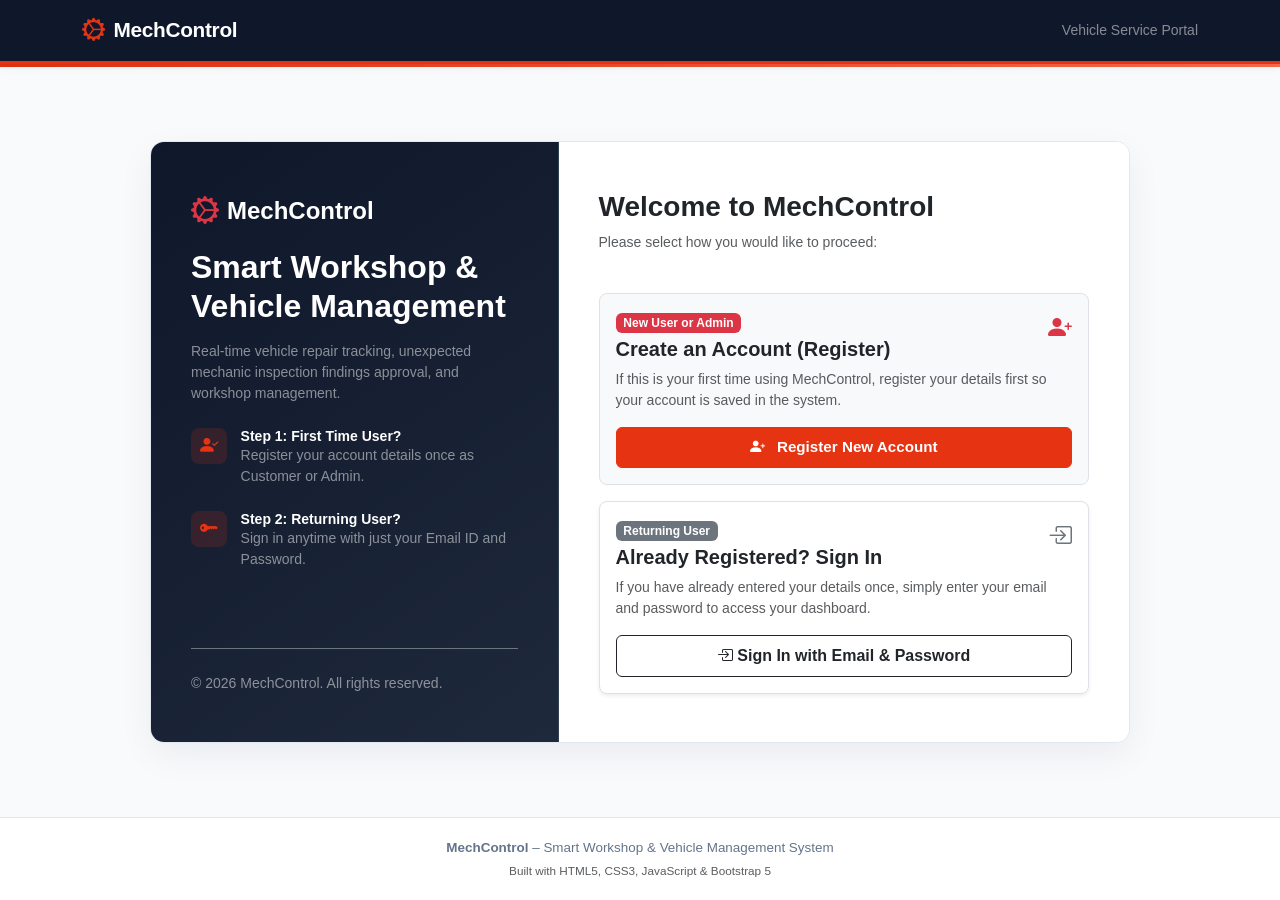
==== commit b1733b4d: "Standardize static top navbar, implement horizontal professional split-screen for Register and Login" ====
--- a/index.html
+++ b/index.html
@@ -16,175 +16,105 @@
     href="https://cdn.jsdelivr.net/npm/bootstrap-icons@1.11.3/font/bootstrap-icons.min.css"
     rel="stylesheet"
   />
-  <!-- Unified Stylesheet -->
+  <!-- Shared Style -->
   <link rel="stylesheet" href="style.css" />
 </head>
 
 <body>
 
-  <!-- ════ NAVBAR ════ -->
+  <!-- ════ STATIC TOP NAVBAR (Exact same on every page) ════ -->
   <header class="mc-navbar">
-    <div class="container d-flex justify-content-between align-items-center">
+    <div class="container d-flex align-items-center justify-content-between">
       <a href="index.html" class="mc-brand">
         <i class="bi bi-gear-wide-connected" aria-hidden="true"></i>
         <span>MechControl</span>
       </a>
-      <div class="d-flex align-items-center gap-2">
-        <a href="customer-dashboard.html" class="btn btn-sm btn-outline-light d-none d-sm-inline-flex align-items-center">
-          <i class="bi bi-person-fill me-1"></i>Customer Portal
-        </a>
-        <a href="admin-dashboard.html" class="btn btn-sm btn-outline-light d-none d-sm-inline-flex align-items-center">
-          <i class="bi bi-shield-lock-fill me-1"></i>Admin Portal
-        </a>
-        <a href="signup.html" class="btn btn-sm btn-mc-primary">
-          <i class="bi bi-person-plus-fill me-1"></i>Register
-        </a>
-      </div>
+      <span class="text-white-50 small">Vehicle Service Portal</span>
     </div>
   </header>
   <div class="mc-accent-bar" role="presentation"></div>
 
-  <!-- ════ HERO SECTION ════ -->
-  <section class="mc-hero py-4">
-    <div class="container text-center">
-      <i class="bi bi-tools mc-logo-icon" aria-hidden="true"></i>
-      <h1 class="display-6 fw-bold">Smart Workshop & Vehicle Management</h1>
-      <p class="lead small text-light opacity-75">
-        Live vehicle repair tracking, unexpected mechanic findings approval, and workshop management.
-      </p>
-    </div>
-  </section>
+  <!-- ════ MAIN AUTH WRAPPER (Horizontal Split-Screen) ════ -->
+  <main class="auth-wrapper">
+    <div class="auth-split-card">
+      <div class="row g-0">
 
-  <!-- ════ MAIN SIGN-IN PORTAL ════ -->
-  <main class="container py-4 flex-grow-1">
-    <div class="row justify-content-center">
-      <div class="col-12 col-sm-10 col-md-8 col-lg-6 col-xl-5">
+        <!-- Left Column: Branding -->
+        <div class="col-lg-5 auth-brand-side">
+          <div>
+            <div class="d-flex align-items-center gap-2 mb-3">
+              <i class="bi bi-gear-wide-connected text-danger fs-3"></i>
+              <span class="fs-4 fw-bold tracking-tight text-white">MechControl</span>
+            </div>
+            <h2 class="fw-bold mb-3">Smart Workshop & Vehicle Management</h2>
+            <p class="text-white-50 small mb-4">
+              Real-time vehicle repair tracking, unexpected mechanic inspection findings approval, and workshop management.
+            </p>
 
-        <!-- Sign In Card Box -->
-        <div class="mc-card">
+            <div class="auth-feature-item">
+              <div class="auth-feature-icon"><i class="bi bi-person-check-fill"></i></div>
+              <div>
+                <h6 class="fw-bold text-white mb-0 small">Step 1: First Time User?</h6>
+                <p class="text-white-50 small mb-0">Register your account details once as Customer or Admin.</p>
+              </div>
+            </div>
 
-          <!-- Success screen (shown after sign-in) -->
-          <div class="mc-success" id="successMsg" role="alert" tabindex="-1">
-            <i class="bi bi-person-check-fill success-icon" id="successIcon" aria-hidden="true"></i>
-            <h3 class="mt-3 mb-2 fw-bold" id="successHeading">Welcome back!</h3>
-            <p class="text-muted mb-4 small" id="successSub">Redirecting you to your dashboard…</p>
-            <div class="spinner-border text-danger" role="status">
-              <span class="visually-hidden">Loading…</span>
+            <div class="auth-feature-item">
+              <div class="auth-feature-icon"><i class="bi bi-key-fill"></i></div>
+              <div>
+                <h6 class="fw-bold text-white mb-0 small">Step 2: Returning User?</h6>
+                <p class="text-white-50 small mb-0">Sign in anytime with just your Email ID and Password.</p>
+              </div>
             </div>
           </div>
 
-          <!-- Sign-in form -->
-          <form id="signinForm" novalidate aria-label="MechControl sign-in form">
+          <div class="pt-4 border-top border-secondary small text-white-50">
+            &copy; 2026 MechControl. All rights reserved.
+          </div>
+        </div>
 
-            <h2 class="mc-card-title">Sign In to MechControl</h2>
-            <p class="mc-card-sub">Select your account role and sign in to continue.</p>
+        <!-- Right Column: Clear Choice (Register First vs Sign In) -->
+        <div class="col-lg-7 auth-form-side d-flex flex-column justify-content-center">
+          
+          <div class="mb-4 text-center text-md-start">
+            <h3 class="fw-bold text-dark mb-2">Welcome to MechControl</h3>
+            <p class="text-muted small">Please select how you would like to proceed:</p>
+          </div>
 
-            <!-- ─ Role tab switcher ─ -->
-            <div class="role-tabs" role="tablist" aria-label="Sign in as">
-              <button
-                type="button" role="tab"
-                class="role-tab-btn active" id="tabAdmin"
-                aria-selected="true" aria-controls="signinForm"
-                data-role="admin"
-              >
-                <i class="bi bi-shield-lock-fill" aria-hidden="true"></i> Admin
-              </button>
-              <button
-                type="button" role="tab"
-                class="role-tab-btn" id="tabCustomer"
-                aria-selected="false" aria-controls="signinForm"
-                data-role="customer"
-              >
-                <i class="bi bi-person-fill" aria-hidden="true"></i> Customer
-              </button>
+          <!-- Step 1 Card: New User / Admin -->
+          <div class="p-3 mb-3 border rounded-3 bg-light">
+            <div class="d-flex justify-content-between align-items-start mb-2">
+              <div>
+                <span class="badge bg-danger mb-1">New User or Admin</span>
+                <h5 class="fw-bold text-dark mb-0">Create an Account (Register)</h5>
+              </div>
+              <span class="fs-4 text-danger"><i class="bi bi-person-plus-fill"></i></span>
             </div>
-
-            <!-- Hidden role input (set by tab click) -->
-            <input type="hidden" id="selectedRole" value="admin" />
-
-            <!-- Error banner -->
-            <div class="gms-alert" id="errorBanner" role="alert" aria-live="assertive">
-              <i class="bi bi-exclamation-triangle-fill" aria-hidden="true"></i>
-              <span id="errorMsg">Invalid email or password. Please try again.</span>
-            </div>
-
-            <!-- Email -->
-            <div class="mb-3" id="grp-email">
-              <label for="email" class="form-label">
-                Email Address <span class="text-danger">*</span>
-              </label>
-              <input
-                type="email" id="email" name="email"
-                class="form-control" placeholder="admin@mechcontrol.com"
-                autocomplete="email" required
-              />
-              <div class="invalid-feedback" id="email-error">
-                Please enter a valid email address.
-              </div>
-            </div>
-
-            <!-- Password with Eye Toggle -->
-            <div class="mb-2" id="grp-password">
-              <label for="password" class="form-label">
-                Password <span class="text-danger">*</span>
-              </label>
-              <div class="input-group">
-                <input
-                  type="password" id="password" name="password"
-                  class="form-control" placeholder="Enter password"
-                  autocomplete="current-password" required
-                />
-                <button type="button" class="btn-eye" id="togglePassword" aria-label="Show password">
-                  <i class="bi bi-eye" id="eyeIcon"></i>
-                </button>
-              </div>
-              <div class="invalid-feedback" id="password-error">
-                Please enter your password.
-              </div>
-            </div>
-
-            <!-- Quick Demo Autofill Buttons (For 1-Click Testing) -->
-            <div class="p-2 mb-3 bg-light rounded border small">
-              <span class="text-muted d-block mb-1 fw-bold">Instant Demo Login:</span>
-              <div class="d-flex gap-2">
-                <button type="button" class="btn btn-sm btn-outline-danger py-0 px-2" onclick="fillDemoCredentials('admin')">
-                  <i class="bi bi-shield-lock me-1"></i>Fill Admin
-                </button>
-                <button type="button" class="btn btn-sm btn-outline-primary py-0 px-2" onclick="fillDemoCredentials('customer')">
-                  <i class="bi bi-person me-1"></i>Fill Customer
-                </button>
-              </div>
-            </div>
-
-            <!-- Submit Button -->
-            <button type="submit" class="btn-mc-primary" id="submitBtn">
-              <i class="bi bi-box-arrow-in-right me-1"></i>Sign In
-            </button>
-
-            <!-- Divider -->
-            <div class="gms-divider" aria-hidden="true">or</div>
-
-            <!-- Create account link -->
-            <p class="signup-link mb-0 text-center">
-              Don't have an account? <a href="signup.html">Create one here</a>
+            <p class="text-muted small mb-3">
+              If this is your first time using MechControl, register your details first so your account is saved in the system.
             </p>
-
-          </form>
-
-        </div>
-        <!-- /mc-card -->
-
-        <!-- Quick Direct Dashboard Links -->
-        <div class="text-center mt-3">
-          <small class="text-muted d-block mb-2">Direct Portals (Bypass Sign-In):</small>
-          <div class="d-flex justify-content-center gap-2">
-            <a href="customer-dashboard.html" class="btn btn-sm btn-outline-secondary">
-              <i class="bi bi-speedometer2 me-1"></i>Customer Portal
-            </a>
-            <a href="admin-dashboard.html" class="btn btn-sm btn-outline-secondary">
-              <i class="bi bi-gear-fill me-1"></i>Admin Dashboard
+            <a href="signup.html" class="btn-mc-primary py-2 text-center">
+              <i class="bi bi-person-plus-fill me-1"></i> Register New Account
             </a>
           </div>
+
+          <!-- Step 2 Card: Existing User -->
+          <div class="p-3 border rounded-3 bg-white shadow-sm">
+            <div class="d-flex justify-content-between align-items-start mb-2">
+              <div>
+                <span class="badge bg-secondary mb-1">Returning User</span>
+                <h5 class="fw-bold text-dark mb-0">Already Registered? Sign In</h5>
+              </div>
+              <span class="fs-4 text-secondary"><i class="bi bi-box-arrow-in-right"></i></span>
+            </div>
+            <p class="text-muted small mb-3">
+              If you have already entered your details once, simply enter your email and password to access your dashboard.
+            </p>
+            <a href="signin.html" class="btn btn-outline-dark w-100 py-2 fw-semibold d-inline-flex align-items-center justify-content-center">
+              <i class="bi bi-box-arrow-in-right me-1"></i> Sign In with Email & Password
+            </a>
+          </div>
+
         </div>
 
       </div>
@@ -205,8 +135,5 @@
     crossorigin="anonymous"
   ></script>
 
-  <!-- Sign In Logic (Works directly on index.html) -->
-  <script src="signin.js"></script>
-
 </body>
 </html>
--- a/style.css
+++ b/style.css
@@ -1,23 +1,21 @@
 /* ================================================================
-   style.css — MechControl Design System & Form Styles
-   Full stylesheet for index.html, signup.html, and signin.html
+   style.css — MechControl Design System & Shared Styles
+   Consistent, minimal, high-contrast, professional across all pages.
    ================================================================ */
 
-/* ================================================================
-   1. DESIGN TOKENS
-   All brand colours and shared values in one place.
-================================================================ */
 :root {
-  --mc-primary:       #e63312;            /* MechControl engine-red */
-  --mc-primary-hover: #c4270b;            /* darker red for hover */
-  --mc-dark:          #0f172a;            /* deep slate navy */
-  --mc-surface:       #f8fafc;            /* light grey page background */
-  --mc-card:          #ffffff;            /* white card background */
-  --mc-muted:         #64748b;            /* muted grey for helper text */
-  --mc-border:        #e2e8f0;            /* default input border colour */
-  --mc-focus:         rgba(230, 51, 18, 0.25); /* red focus ring shadow */
-  --mc-success:       #10b981;
-  --mc-warning:       #f59e0b;
+  /* Brand Palette */
+  --mc-primary:       #e63312;       /* MechControl Engine Red */
+  --mc-primary-hover: #c4270b;       /* Darker red on hover */
+  --mc-dark:          #0f172a;       /* Deep slate navy header */
+  --mc-surface:       #f8fafc;       /* Crisp clean light slate background */
+  --mc-card:          #ffffff;       /* Pure white card surface */
+  --mc-border:        #e2e8f0;       /* Modern subtle border */
+  --mc-text:          #1e293b;       /* High-contrast readable slate text */
+  --mc-muted:         #64748b;       /* Secondary text */
+  --mc-success:       #10b981;       /* Green for ready/success */
+  --mc-warning:       #f59e0b;       /* Amber for inspection findings */
+  --mc-focus:         rgba(230, 51, 18, 0.25);
 
   /* Aliases for backwards compatibility */
   --gms-primary:      var(--mc-primary);
@@ -30,42 +28,50 @@
   --gms-focus:        var(--mc-focus);
 }
 
-/* ================================================================
-   2. BASE / BODY
-================================================================ */
+/* Base Body */
 body {
   background-color: var(--mc-surface);
+  color: var(--mc-text);
   font-family: -apple-system, BlinkMacSystemFont, "Segoe UI", Roboto, "Helvetica Neue", Arial, sans-serif;
-  color: #1e293b;
-  min-height: 100vh;
-  display: flex;
-  flex-direction: column;
   margin: 0;
   padding: 0;
-}
-
-/* Universal Brand Navigation */
+  min-height: 100vh;
+  display: flex;
+  flex-direction: column;
+}
+
+/* ================================================================
+   1. STATIC, UNIFORM TOP NAVBAR (Exact same height on all pages)
+   ================================================================ */
 .mc-navbar, .gms-navbar {
   background-color: var(--mc-dark);
-  padding: 0.85rem 1.5rem;
+  height: 64px;
+  padding: 0 1.5rem;
   border-bottom: 3px solid var(--mc-primary);
   box-shadow: 0 2px 10px rgba(0, 0, 0, 0.08);
+  display: flex;
+  align-items: center;
+  position: sticky;
+  top: 0;
+  z-index: 1050;
+  width: 100%;
 }
 
 .mc-brand, .gms-nav-brand, .gms-navbar-brand {
   color: #ffffff !important;
-  font-weight: 700;
-  font-size: 1.25rem;
+  font-weight: 800;
+  font-size: 1.3rem;
   text-decoration: none;
   display: inline-flex;
   align-items: center;
-  gap: 0.5rem;
+  gap: 0.55rem;
   letter-spacing: -0.3px;
+  line-height: 1;
 }
 
 .mc-brand i, .gms-nav-brand i, .gms-navbar-brand i {
   color: var(--mc-primary);
-  font-size: 1.35rem;
+  font-size: 1.45rem;
 }
 
 .mc-brand-badge {
@@ -79,65 +85,6 @@
   text-transform: uppercase;
 }
 
-.mc-nav-link, .gms-nav-link {
-  color: #94a3b8 !important;
-  font-weight: 500;
-  font-size: 0.92rem;
-  padding: 0.45rem 0.85rem !important;
-  border-radius: 6px;
-  text-decoration: none;
-  display: inline-flex;
-  align-items: center;
-}
-
-.mc-nav-link:hover, .gms-nav-link:hover {
-  color: #ffffff !important;
-  background-color: rgba(255, 255, 255, 0.05);
-}
-
-.mc-nav-link.active, .gms-nav-link.active {
-  color: #ffffff !important;
-  background-color: rgba(230, 51, 18, 0.15);
-  border-left: 2px solid var(--mc-primary);
-}
-
-/* ================================================================
-   3. HERO BANNER
-================================================================ */
-.mc-hero, .gms-hero {
-  background-color: var(--mc-dark);
-  color: #ffffff;
-  text-align: center;
-  padding: 2.75rem 1.25rem 2.25rem;
-  position: relative;
-}
-
-.mc-hero h1, .gms-hero h1 {
-  font-size: 2rem;
-  font-weight: 800;
-  margin-bottom: 0.5rem;
-  letter-spacing: -0.5px;
-}
-
-.mc-hero p, .gms-hero p {
-  color: #94a3b8;
-  font-size: 1.05rem;
-  margin-bottom: 0;
-  max-width: 600px;
-  margin-left: auto;
-  margin-right: auto;
-}
-
-.mc-logo-icon, .gms-logo-icon {
-  font-size: 2.5rem;
-  color: var(--mc-primary);
-  margin-bottom: 0.75rem;
-  display: inline-block;
-}
-
-/* ================================================================
-   4. ACCENT BAR
-================================================================ */
 .mc-accent-bar, .gms-accent-bar {
   height: 3px;
   background: linear-gradient(90deg, var(--mc-primary) 0%, #ff6b4a 100%);
@@ -145,34 +92,79 @@
 }
 
 /* ================================================================
-   5. CARD
-================================================================ */
-.mc-card, .gms-card {
-  background: var(--mc-card);
+   2. HORIZONTAL SPLIT-SCREEN AUTH CARD (Professional Layout)
+   ================================================================ */
+.auth-wrapper {
+  flex: 1;
+  display: flex;
+  align-items: center;
+  justify-content: center;
+  padding: 2.5rem 1rem;
+}
+
+.auth-split-card {
+  background: #ffffff;
   border: 1px solid var(--mc-border);
-  border-radius: .75rem;
-  box-shadow: 0 4px 20px rgba(0, 0, 0, 0.04);
-  padding: 2.25rem;
-  transition: transform .2s ease;
+  border-radius: 14px;
+  overflow: hidden;
+  width: 100%;
+  max-width: 980px;
+  box-shadow: 0 12px 35px rgba(15, 23, 42, 0.06);
+}
+
+.auth-brand-side {
+  background: linear-gradient(145deg, #0f172a 0%, #1e293b 100%);
+  color: #ffffff;
+  padding: 3rem 2.5rem;
+  display: flex;
+  flex-direction: column;
+  justify-content: space-between;
+  border-right: 1px solid #334155;
+}
+
+.auth-form-side {
+  background: #ffffff;
+  padding: 3rem 2.5rem;
+}
+
+.auth-feature-item {
+  display: flex;
+  align-items: flex-start;
+  gap: 0.85rem;
+  margin-bottom: 1.5rem;
+}
+
+.auth-feature-icon {
+  width: 36px;
+  height: 36px;
+  border-radius: 8px;
+  background: rgba(230, 51, 18, 0.15);
+  color: var(--mc-primary);
+  display: flex;
+  align-items: center;
+  justify-content: center;
+  font-size: 1.15rem;
+  flex-shrink: 0;
 }
 
 /* ================================================================
-   6. FORM CONTROLS
-================================================================ */
+   3. FORMS & INPUTS (Consistent Styling)
+   ================================================================ */
 .form-label {
-  font-size: .875rem;
+  font-size: 0.85rem;
   font-weight: 600;
   color: #334155;
-  margin-bottom: .35rem;
+  margin-bottom: 0.35rem;
 }
 
 .form-control, .form-select {
   border: 1px solid var(--mc-border);
-  border-radius: .45rem;
-  padding: .6rem .85rem;
-  font-size: .925rem;
-  color: #1e293b;
-  transition: border-color .2s, box-shadow .2s;
+  border-radius: 6px;
+  padding: 0.62rem 0.85rem;
+  font-size: 0.92rem;
+  color: var(--mc-text);
+  background-color: #ffffff;
+  transition: border-color 0.15s ease, box-shadow 0.15s ease;
 }
 
 .form-control:focus, .form-select:focus {
@@ -181,22 +173,19 @@
   outline: none;
 }
 
-/* ================================================================
-   7. EYE TOGGLE BUTTON
-   The show/hide password button attached to password inputs.
-================================================================ */
+/* Eye Toggle Button */
 .btn-eye {
   border: 1px solid var(--mc-border);
   border-left: none;
   background: #ffffff;
   color: var(--mc-muted);
-  border-radius: 0 .45rem .45rem 0;
-  padding: 0 .75rem;
+  border-radius: 0 6px 6px 0;
+  padding: 0 0.85rem;
   cursor: pointer;
   display: flex;
   align-items: center;
   justify-content: center;
-  transition: color .2s, border-color .2s;
+  transition: color 0.15s ease;
 }
 
 .btn-eye:hover {
@@ -206,28 +195,25 @@
 .btn-eye:focus {
   outline: 2px solid var(--mc-primary);
   outline-offset: 1px;
-  z-index: 4;
-}
-
-/* ================================================================
-   8. PRIMARY BUTTON (.btn-gms-primary & .btn-mc-primary)
-================================================================ */
+}
+
+/* Primary Button */
 .btn-mc-primary, .btn-gms-primary {
   width: 100%;
-  padding: .7rem 1.25rem;
+  padding: 0.72rem 1.25rem;
   background: var(--mc-primary);
   border: 1px solid var(--mc-primary);
   color: #ffffff !important;
   font-weight: 600;
-  font-size: .95rem;
-  border-radius: .45rem;
+  font-size: 0.95rem;
+  border-radius: 6px;
   cursor: pointer;
   text-decoration: none;
   display: inline-flex;
   align-items: center;
   justify-content: center;
-  gap: .5rem;
-  transition: background .2s, transform .1s, box-shadow .2s;
+  gap: 0.5rem;
+  transition: background-color 0.2s ease, box-shadow 0.2s ease, transform 0.1s ease;
 }
 
 .btn-mc-primary:hover, .btn-gms-primary:hover {
@@ -240,218 +226,103 @@
   transform: translateY(1px);
 }
 
-/* ================================================================
-   9. CHECKBOX STYLES
-================================================================ */
-.form-check-input {
-  border-color: var(--mc-border);
+/* Role Selector Tabs (Admin vs Customer) */
+.role-tabs {
+  display: flex;
+  border: 1.5px solid var(--mc-border);
+  border-radius: 8px;
+  overflow: hidden;
+  margin-bottom: 1.5rem;
+  background-color: #ffffff;
+}
+
+.role-tab-btn {
+  flex: 1;
+  padding: 0.6rem 0.5rem;
+  border: none;
+  background: #ffffff;
+  font-size: 0.875rem;
+  font-weight: 600;
+  color: var(--mc-muted);
   cursor: pointer;
-}
-
-.form-check-input:checked {
-  background-color: var(--mc-primary);
-  border-color: var(--mc-primary);
-}
-
-.form-check-input:focus {
-  box-shadow: 0 0 0 3px var(--mc-focus);
-  border-color: var(--mc-primary);
-}
-
-/* ================================================================
-   10. INLINE VALIDATION
-================================================================ */
-.field-invalid .invalid-feedback {
-  display: block;
-}
-
-.field-invalid .form-control,
-.field-invalid .form-select {
-  border-color: #dc3545;
-}
-
-.field-invalid .btn-eye {
-  border-color: #dc3545;
-}
-
-.field-valid .form-control,
-.field-valid .form-select {
-  border-color: #198754;
-}
-
-/* ================================================================
-   11. SUCCESS SCREEN (.gms-success)
-================================================================ */
-.gms-success, .mc-success {
-  display: none;
-  text-align: center;
-  padding: 2rem 1rem;
-}
-
-.gms-success .success-icon {
-  font-size: 3.5rem;
-}
-
-/* ================================================================
-   12. SECTION DIVIDER LABEL
-================================================================ */
-.gms-section-label {
-  font-size: .72rem;
-  font-weight: 700;
-  letter-spacing: 1.5px;
-  text-transform: uppercase;
-  color: var(--mc-muted);
-  border-bottom: 1px solid var(--mc-border);
-  padding-bottom: .4rem;
-  margin-bottom: 1.25rem;
-}
-
-/* ================================================================
-   13. ROLE PILL SELECTOR (signup.html)
-================================================================ */
-.role-group {
-  display: flex;
-  gap: .6rem;
-  flex-wrap: wrap;
-}
-
-.role-group input[type="radio"] {
+  transition: background 0.2s, color 0.2s;
+  display: flex;
+  align-items: center;
+  justify-content: center;
+  gap: 0.4rem;
+}
+
+.role-tab-btn:not(:last-child) {
+  border-right: 1.5px solid var(--mc-border);
+}
+
+.role-tab-btn.active {
+  background: var(--mc-primary);
+  color: #ffffff;
+}
+
+.role-tab-btn:hover:not(.active) {
+  background: #fff3f1;
+  color: var(--mc-primary);
+}
+
+/* Role Pills for Registration Form */
+.role-pills {
+  display: flex;
+  gap: 0.75rem;
+}
+
+.role-pill-option {
+  flex: 1;
+  position: relative;
+}
+
+.role-pill-option input[type="radio"] {
   position: absolute;
   opacity: 0;
   width: 0;
   height: 0;
 }
 
-.role-group label {
+.role-pill-option label {
+  width: 100%;
+  text-align: center;
   cursor: pointer;
-  padding: .5rem 1.3rem;
+  padding: 0.62rem 0.5rem;
   border: 1.5px solid var(--mc-border);
-  border-radius: 2rem;
-  font-size: .875rem;
+  border-radius: 6px;
+  font-size: 0.875rem;
   font-weight: 600;
   color: var(--mc-muted);
   background: #ffffff;
-  transition: all .2s;
+  transition: all 0.2s ease;
   user-select: none;
-}
-
-.role-group input[type="radio"]:checked + label {
+  display: flex;
+  align-items: center;
+  justify-content: center;
+  gap: 0.4rem;
+}
+
+.role-pill-option input[type="radio"]:checked + label {
   background: var(--mc-primary);
   border-color: var(--mc-primary);
   color: #ffffff;
-  box-shadow: 0 2px 8px rgba(230, 51, 18, 0.3);
-}
-
-.role-group label:hover {
+  box-shadow: 0 2px 8px rgba(230, 51, 18, 0.25);
+}
+
+.role-pill-option label:hover {
   border-color: var(--mc-primary);
   color: var(--mc-primary);
 }
 
-/* ================================================================
-   14. ROLE DESCRIPTION BOX
-================================================================ */
-.role-desc {
-  font-size: .8rem;
+/* Divider ("or" line) */
+.gms-divider {
+  display: flex;
+  align-items: center;
+  gap: 0.75rem;
   color: var(--mc-muted);
-  background: #f8fafc;
-  border-left: 3px solid var(--mc-primary);
-  border-radius: 0 .35rem .35rem 0;
-  padding: .5rem .75rem;
-  margin-top: .6rem;
-  display: none;
-}
-
-.role-desc.visible {
-  display: block;
-}
-
-/* ================================================================
-   15. SIGN-IN FOOTER LINK
-================================================================ */
-.signin-link {
-  font-size: .875rem;
-  text-align: center;
-  color: var(--mc-muted);
-}
-
-.signin-link a {
-  color: var(--mc-primary);
-  font-weight: 600;
-  text-decoration: none;
-}
-
-.signin-link a:hover {
-  text-decoration: underline;
-}
-
-/* ================================================================
-   16. CARD TITLE & SUBTITLE
-================================================================ */
-.mc-card-title, .gms-card-title {
-  font-size: 1.35rem;
-  font-weight: 700;
-  color: #0f172a;
-  margin-bottom: .25rem;
-}
-
-.mc-card-sub, .gms-card-sub {
-  font-size: .875rem;
-  color: var(--mc-muted);
-  margin-bottom: 1.75rem;
-}
-
-/* ================================================================
-   17. ROLE TAB SWITCHER (signin.html)
-================================================================ */
-.role-tabs {
-  display: flex;
-  border: 1.5px solid var(--mc-border);
-  border-radius: .5rem;
-  overflow: hidden;
-  margin-bottom: 1.75rem;
-  background-color: #ffffff;
-}
-
-.role-tab-btn {
-  flex: 1;
-  padding: .55rem .5rem;
-  border: none;
-  background: #ffffff;
-  font-size: .875rem;
-  font-weight: 600;
-  color: var(--mc-muted);
-  cursor: pointer;
-  transition: background .2s, color .2s;
-  display: flex;
-  align-items: center;
-  justify-content: center;
-  gap: .4rem;
-}
-
-.role-tab-btn:not(:last-child) {
-  border-right: 1.5px solid var(--mc-border);
-}
-
-.role-tab-btn.active {
-  background: var(--mc-primary);
-  color: #ffffff;
-}
-
-.role-tab-btn:hover:not(.active) {
-  background: #fff3f1;
-  color: var(--mc-primary);
-}
-
-/* ================================================================
-   18. DIVIDER ("or" LINE)
-================================================================ */
-.gms-divider {
-  display: flex;
-  align-items: center;
-  gap: .75rem;
-  color: var(--mc-muted);
-  font-size: .8rem;
-  margin: 1.4rem 0;
+  font-size: 0.8rem;
+  margin: 1.25rem 0;
 }
 
 .gms-divider::before,
@@ -462,83 +333,70 @@
   background: var(--mc-border);
 }
 
-/* ================================================================
-   19. FORGOT PASSWORD LINK
-================================================================ */
-.forgot-link {
-  font-size: .8rem;
-  color: var(--mc-primary);
-  text-decoration: none;
-  font-weight: 600;
-}
-
-.forgot-link:hover {
-  text-decoration: underline;
-}
-
-/* ================================================================
-   20. SIGN-UP FOOTER LINK
-================================================================ */
-.signup-link {
-  font-size: .875rem;
+/* Validation Feedback */
+.field-invalid .invalid-feedback {
+  display: block;
+}
+
+.field-invalid .form-control,
+.field-invalid .form-select,
+.field-invalid .btn-eye {
+  border-color: #dc3545;
+}
+
+.field-valid .form-control,
+.field-valid .form-select {
+  border-color: #198754;
+}
+
+/* Success & Alert States */
+.gms-success, .mc-success {
+  display: none;
+  text-align: center;
+  padding: 1.5rem 0.5rem;
+}
+
+.success-icon {
+  font-size: 3.5rem;
+  color: var(--mc-success);
+}
+
+.gms-alert {
+  display: none;
+  background-color: #fef2f2;
+  border-left: 4px solid #dc3545;
+  color: #991b1b;
+  padding: 0.75rem 1rem;
+  border-radius: 6px;
+  font-size: 0.88rem;
+  margin-bottom: 1.25rem;
+  align-items: center;
+  gap: 0.5rem;
+}
+
+.gms-alert.visible {
+  display: flex;
+}
+
+/* Footer */
+footer, .mc-footer {
+  margin-top: auto;
+  background-color: #ffffff;
+  border-top: 1px solid var(--mc-border);
+  padding: 1.25rem 1rem;
   text-align: center;
   color: var(--mc-muted);
-}
-
-.signup-link a {
-  color: var(--mc-primary);
-  font-weight: 600;
-  text-decoration: none;
-}
-
-.signup-link a:hover {
-  text-decoration: underline;
-}
-
-/* ================================================================
-   21. ERROR ALERT BANNER
-================================================================ */
-.gms-alert {
-  display: none;
-  border-radius: .45rem;
-  font-size: .875rem;
-  padding: .75rem 1rem;
-  margin-bottom: 1.25rem;
-  border-left: 4px solid #dc3545;
-  background: #fff5f5;
-  color: #842029;
-}
-
-.gms-alert.visible {
-  display: flex;
-  align-items: center;
-  gap: .5rem;
-}
-
-/* ================================================================
-   22. SUCCESS ICON COLOURS
-================================================================ */
-.gms-success .admin-icon    { color: var(--mc-primary); }
-.gms-success .customer-icon { color: #0d6efd; }
-
-/* ================================================================
-   23. PAGE FOOTER
-================================================================ */
-footer, .mc-footer {
-  margin-top: auto;
-  padding: 1.25rem;
-  text-align: center;
-  font-size: .8rem;
-  color: var(--mc-muted);
-  background-color: #ffffff;
-  border-top: 1px solid var(--mc-border);
-}
-
-/* ================================================================
-   24. RESPONSIVE OVERRIDES
-================================================================ */
-@media (max-width: 575.98px) {
-  .mc-card, .gms-card {
-    padding: 1.5rem 1.25rem;
+  font-size: 0.84rem;
+}
+
+/* Responsive adjustments */
+@media (max-width: 991.98px) {
+  .auth-brand-side {
+    padding: 2rem 1.5rem;
+    border-right: none;
+    border-bottom: 1px solid #334155;
   }
-}
+  .auth-form-side {
+    padding: 2rem 1.5rem;
+  }
+}
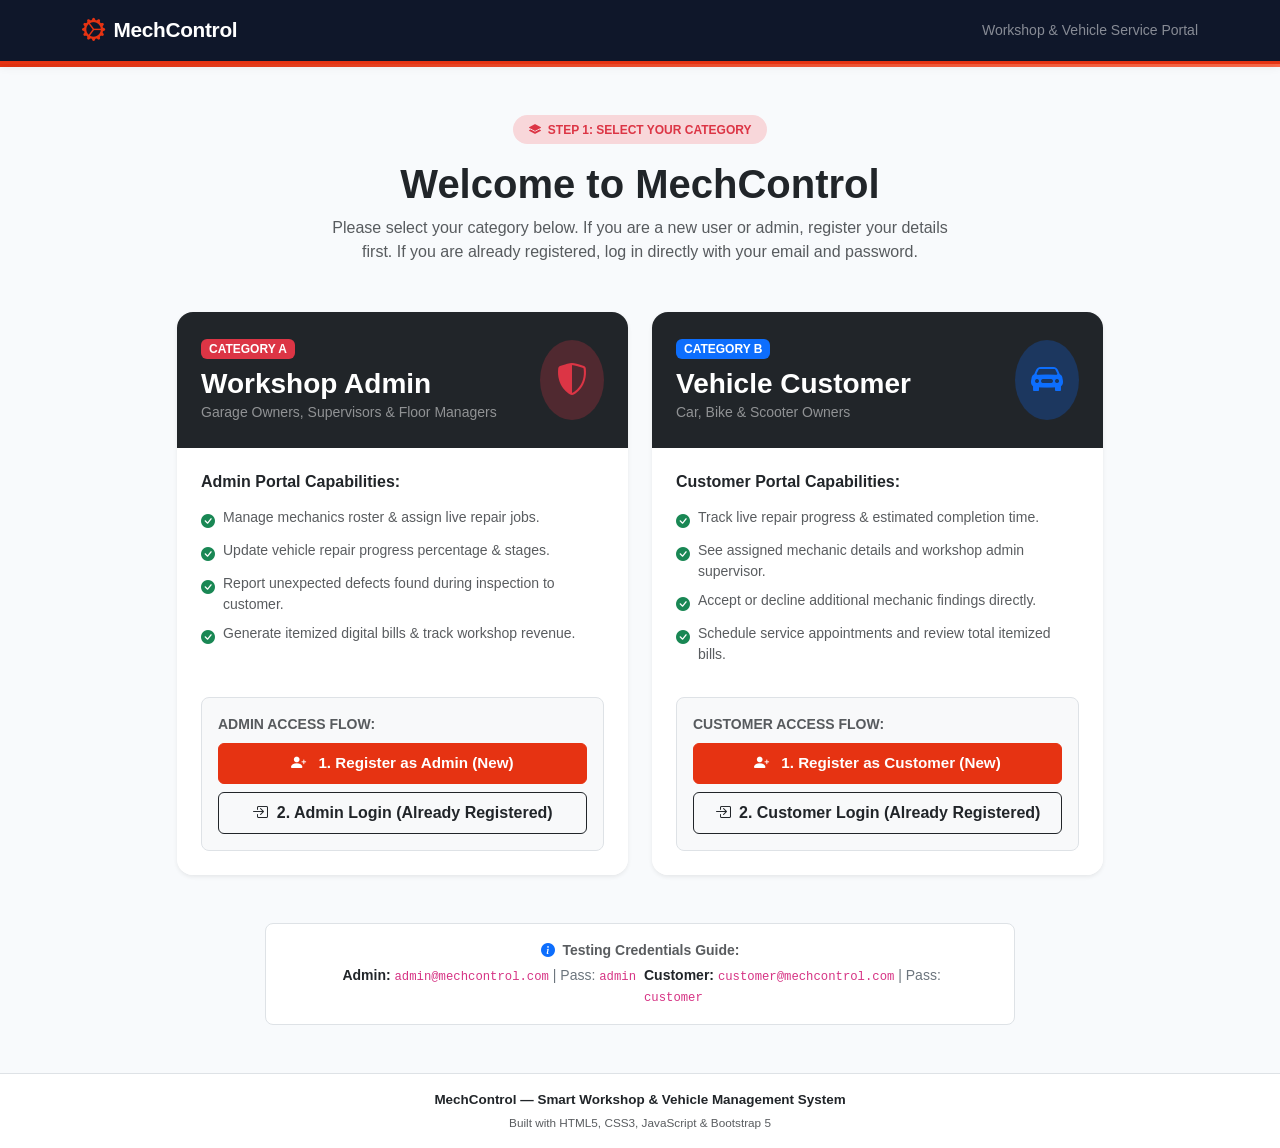
==== commit 82c06dbc: "Implement Category First flow, display Admin/Customer names, interactive additional problem approval" ====
--- a/index.html
+++ b/index.html
@@ -3,7 +3,7 @@
 <head>
   <meta charset="UTF-8" />
   <meta name="viewport" content="width=device-width, initial-scale=1.0" />
-  <title>MechControl – Smart Workshop & Vehicle Management</title>
+  <title>MechControl — Smart Workshop & Vehicle Management</title>
 
   <!-- Bootstrap 5 CSS -->
   <link
@@ -22,114 +22,176 @@
 
 <body>
 
-  <!-- ════ STATIC TOP NAVBAR (Exact same on every page) ════ -->
+  <!-- ============================================================
+       STATIC TOP NAVBAR (Identical across all pages)
+       ============================================================ -->
   <header class="mc-navbar">
     <div class="container d-flex align-items-center justify-content-between">
       <a href="index.html" class="mc-brand">
         <i class="bi bi-gear-wide-connected" aria-hidden="true"></i>
         <span>MechControl</span>
       </a>
-      <span class="text-white-50 small">Vehicle Service Portal</span>
+      <span class="text-white-50 small d-none d-sm-inline">Workshop & Vehicle Service Portal</span>
     </div>
   </header>
   <div class="mc-accent-bar" role="presentation"></div>
 
-  <!-- ════ MAIN AUTH WRAPPER (Horizontal Split-Screen) ════ -->
-  <main class="auth-wrapper">
-    <div class="auth-split-card">
-      <div class="row g-0">
-
-        <!-- Left Column: Branding -->
-        <div class="col-lg-5 auth-brand-side">
-          <div>
-            <div class="d-flex align-items-center gap-2 mb-3">
-              <i class="bi bi-gear-wide-connected text-danger fs-3"></i>
-              <span class="fs-4 fw-bold tracking-tight text-white">MechControl</span>
-            </div>
-            <h2 class="fw-bold mb-3">Smart Workshop & Vehicle Management</h2>
-            <p class="text-white-50 small mb-4">
-              Real-time vehicle repair tracking, unexpected mechanic inspection findings approval, and workshop management.
-            </p>
-
-            <div class="auth-feature-item">
-              <div class="auth-feature-icon"><i class="bi bi-person-check-fill"></i></div>
-              <div>
-                <h6 class="fw-bold text-white mb-0 small">Step 1: First Time User?</h6>
-                <p class="text-white-50 small mb-0">Register your account details once as Customer or Admin.</p>
-              </div>
-            </div>
-
-            <div class="auth-feature-item">
-              <div class="auth-feature-icon"><i class="bi bi-key-fill"></i></div>
-              <div>
-                <h6 class="fw-bold text-white mb-0 small">Step 2: Returning User?</h6>
-                <p class="text-white-50 small mb-0">Sign in anytime with just your Email ID and Password.</p>
-              </div>
-            </div>
-          </div>
-
-          <div class="pt-4 border-top border-secondary small text-white-50">
-            &copy; 2026 MechControl. All rights reserved.
-          </div>
-        </div>
-
-        <!-- Right Column: Clear Choice (Register First vs Sign In) -->
-        <div class="col-lg-7 auth-form-side d-flex flex-column justify-content-center">
-          
-          <div class="mb-4 text-center text-md-start">
-            <h3 class="fw-bold text-dark mb-2">Welcome to MechControl</h3>
-            <p class="text-muted small">Please select how you would like to proceed:</p>
-          </div>
-
-          <!-- Step 1 Card: New User / Admin -->
-          <div class="p-3 mb-3 border rounded-3 bg-light">
-            <div class="d-flex justify-content-between align-items-start mb-2">
-              <div>
-                <span class="badge bg-danger mb-1">New User or Admin</span>
-                <h5 class="fw-bold text-dark mb-0">Create an Account (Register)</h5>
-              </div>
-              <span class="fs-4 text-danger"><i class="bi bi-person-plus-fill"></i></span>
-            </div>
-            <p class="text-muted small mb-3">
-              If this is your first time using MechControl, register your details first so your account is saved in the system.
-            </p>
-            <a href="signup.html" class="btn-mc-primary py-2 text-center">
-              <i class="bi bi-person-plus-fill me-1"></i> Register New Account
-            </a>
-          </div>
-
-          <!-- Step 2 Card: Existing User -->
-          <div class="p-3 border rounded-3 bg-white shadow-sm">
-            <div class="d-flex justify-content-between align-items-start mb-2">
-              <div>
-                <span class="badge bg-secondary mb-1">Returning User</span>
-                <h5 class="fw-bold text-dark mb-0">Already Registered? Sign In</h5>
-              </div>
-              <span class="fs-4 text-secondary"><i class="bi bi-box-arrow-in-right"></i></span>
-            </div>
-            <p class="text-muted small mb-3">
-              If you have already entered your details once, simply enter your email and password to access your dashboard.
-            </p>
-            <a href="signin.html" class="btn btn-outline-dark w-100 py-2 fw-semibold d-inline-flex align-items-center justify-content-center">
-              <i class="bi bi-box-arrow-in-right me-1"></i> Sign In with Email & Password
-            </a>
-          </div>
-
-        </div>
-
-      </div>
-    </div>
+  <!-- ============================================================
+       MAIN CONTENT: STEP 1 - CHOOSE CATEGORY FIRST
+       ============================================================ -->
+  <main class="container py-5 my-auto">
+
+    <!-- Top Headline -->
+    <div class="text-center mb-5">
+      <span class="badge bg-danger-subtle text-danger px-3 py-2 rounded-pill fw-bold text-uppercase small mb-2">
+        <i class="bi bi-layers-fill me-1"></i> Step 1: Select Your Category
+      </span>
+      <h1 class="fw-bold text-dark mt-2 mb-2">Welcome to MechControl</h1>
+      <p class="text-muted mx-auto" style="max-width: 650px;">
+        Please select your category below. If you are a new user or admin, register your details first. If you are already registered, log in directly with your email and password.
+      </p>
+    </div>
+
+    <!-- Category Selection Cards (Horizontal Grid) -->
+    <div class="row g-4 justify-content-center">
+
+      <!-- ========================================================
+           CATEGORY 1: WORKSHOP ADMIN
+           ======================================================== -->
+      <div class="col-lg-5 col-md-6">
+        <div class="card h-100 border-0 shadow-sm rounded-4 overflow-hidden d-flex flex-column">
+          <!-- Card Header Banner -->
+          <div class="p-4 bg-dark text-white d-flex align-items-center justify-content-between">
+            <div>
+              <span class="badge bg-danger text-uppercase px-2 py-1 mb-2">Category A</span>
+              <h3 class="fw-bold mb-0 text-white">Workshop Admin</h3>
+              <small class="text-white-50">Garage Owners, Supervisors & Floor Managers</small>
+            </div>
+            <div class="p-3 bg-danger bg-opacity-25 rounded-circle text-danger fs-2">
+              <i class="bi bi-shield-shaded"></i>
+            </div>
+          </div>
+
+          <!-- Card Body -->
+          <div class="p-4 d-flex flex-column flex-grow-1 bg-white">
+            <h6 class="fw-bold text-dark mb-3">Admin Portal Capabilities:</h6>
+            <ul class="list-unstyled text-muted small mb-4 flex-grow-1">
+              <li class="mb-2 d-flex align-items-start gap-2">
+                <i class="bi bi-check-circle-fill text-success mt-1"></i>
+                <span>Manage mechanics roster & assign live repair jobs.</span>
+              </li>
+              <li class="mb-2 d-flex align-items-start gap-2">
+                <i class="bi bi-check-circle-fill text-success mt-1"></i>
+                <span>Update vehicle repair progress percentage & stages.</span>
+              </li>
+              <li class="mb-2 d-flex align-items-start gap-2">
+                <i class="bi bi-check-circle-fill text-success mt-1"></i>
+                <span>Report unexpected defects found during inspection to customer.</span>
+              </li>
+              <li class="mb-2 d-flex align-items-start gap-2">
+                <i class="bi bi-check-circle-fill text-success mt-1"></i>
+                <span>Generate itemized digital bills & track workshop revenue.</span>
+              </li>
+            </ul>
+
+            <!-- Admin Actions: Register First -> Login -->
+            <div class="p-3 bg-light rounded-3 border">
+              <div class="text-muted small fw-bold mb-2 text-uppercase">Admin Access Flow:</div>
+              <a href="signup.html?role=admin" class="btn btn-mc-primary w-100 py-2 mb-2">
+                <i class="bi bi-person-plus-fill me-1"></i> 1. Register as Admin (New)
+              </a>
+              <a href="signin.html?role=admin" class="btn btn-outline-dark w-100 py-2 fw-semibold">
+                <i class="bi bi-box-arrow-in-right me-1"></i> 2. Admin Login (Already Registered)
+              </a>
+            </div>
+          </div>
+        </div>
+      </div>
+
+      <!-- ========================================================
+           CATEGORY 2: VEHICLE CUSTOMER
+           ======================================================== -->
+      <div class="col-lg-5 col-md-6">
+        <div class="card h-100 border-0 shadow-sm rounded-4 overflow-hidden d-flex flex-column">
+          <!-- Card Header Banner -->
+          <div class="p-4 bg-dark text-white d-flex align-items-center justify-content-between">
+            <div>
+              <span class="badge bg-primary text-uppercase px-2 py-1 mb-2">Category B</span>
+              <h3 class="fw-bold mb-0 text-white">Vehicle Customer</h3>
+              <small class="text-white-50">Car, Bike & Scooter Owners</small>
+            </div>
+            <div class="p-3 bg-primary bg-opacity-25 rounded-circle text-primary fs-2">
+              <i class="bi bi-car-front-fill"></i>
+            </div>
+          </div>
+
+          <!-- Card Body -->
+          <div class="p-4 d-flex flex-column flex-grow-1 bg-white">
+            <h6 class="fw-bold text-dark mb-3">Customer Portal Capabilities:</h6>
+            <ul class="list-unstyled text-muted small mb-4 flex-grow-1">
+              <li class="mb-2 d-flex align-items-start gap-2">
+                <i class="bi bi-check-circle-fill text-success mt-1"></i>
+                <span>Track live repair progress & estimated completion time.</span>
+              </li>
+              <li class="mb-2 d-flex align-items-start gap-2">
+                <i class="bi bi-check-circle-fill text-success mt-1"></i>
+                <span>See assigned mechanic details and workshop admin supervisor.</span>
+              </li>
+              <li class="mb-2 d-flex align-items-start gap-2">
+                <i class="bi bi-check-circle-fill text-success mt-1"></i>
+                <span>Accept or decline additional mechanic findings directly.</span>
+              </li>
+              <li class="mb-2 d-flex align-items-start gap-2">
+                <i class="bi bi-check-circle-fill text-success mt-1"></i>
+                <span>Schedule service appointments and review total itemized bills.</span>
+              </li>
+            </ul>
+
+            <!-- Customer Actions: Register First -> Login -->
+            <div class="p-3 bg-light rounded-3 border">
+              <div class="text-muted small fw-bold mb-2 text-uppercase">Customer Access Flow:</div>
+              <a href="signup.html?role=customer" class="btn btn-mc-primary w-100 py-2 mb-2">
+                <i class="bi bi-person-plus-fill me-1"></i> 1. Register as Customer (New)
+              </a>
+              <a href="signin.html?role=customer" class="btn btn-outline-dark w-100 py-2 fw-semibold">
+                <i class="bi bi-box-arrow-in-right me-1"></i> 2. Customer Login (Already Registered)
+              </a>
+            </div>
+          </div>
+        </div>
+      </div>
+
+    </div>
+
+    <!-- Testing Notice (For User Testing - Plain informative guidance) -->
+    <div class="mt-5 p-3 rounded-3 bg-white border text-center mx-auto" style="max-width: 750px;">
+      <div class="small text-muted mb-1">
+        <i class="bi bi-info-circle-fill text-primary me-1"></i>
+        <strong>Testing Credentials Guide:</strong>
+      </div>
+      <div class="row g-2 justify-content-center small text-secondary">
+        <div class="col-sm-6 text-sm-end">
+          <span class="fw-bold text-dark">Admin:</span> <code>admin@mechcontrol.com</code> | Pass: <code>admin</code>
+        </div>
+        <div class="col-sm-6 text-sm-start">
+          <span class="fw-bold text-dark">Customer:</span> <code>customer@mechcontrol.com</code> | Pass: <code>customer</code>
+        </div>
+      </div>
+    </div>
+
   </main>
 
-  <!-- ════ FOOTER ════ -->
-  <footer class="mc-footer">
+  <!-- ============================================================
+       STATIC FOOTER
+       ============================================================ -->
+  <footer class="mc-footer py-3 border-top bg-white mt-auto">
     <div class="container text-center">
-      <p class="mb-1"><strong>MechControl</strong> – Smart Workshop & Vehicle Management System</p>
+      <p class="mb-1 text-dark fw-bold">MechControl — Smart Workshop & Vehicle Management System</p>
       <p class="mb-0 text-muted small">Built with HTML5, CSS3, JavaScript & Bootstrap 5</p>
     </div>
   </footer>
 
-  <!-- Bootstrap 5 JS -->
+  <!-- Bootstrap 5 Bundle JS -->
   <script
     src="https://cdn.jsdelivr.net/npm/bootstrap@5.3.3/dist/js/bootstrap.bundle.min.js"
     crossorigin="anonymous"
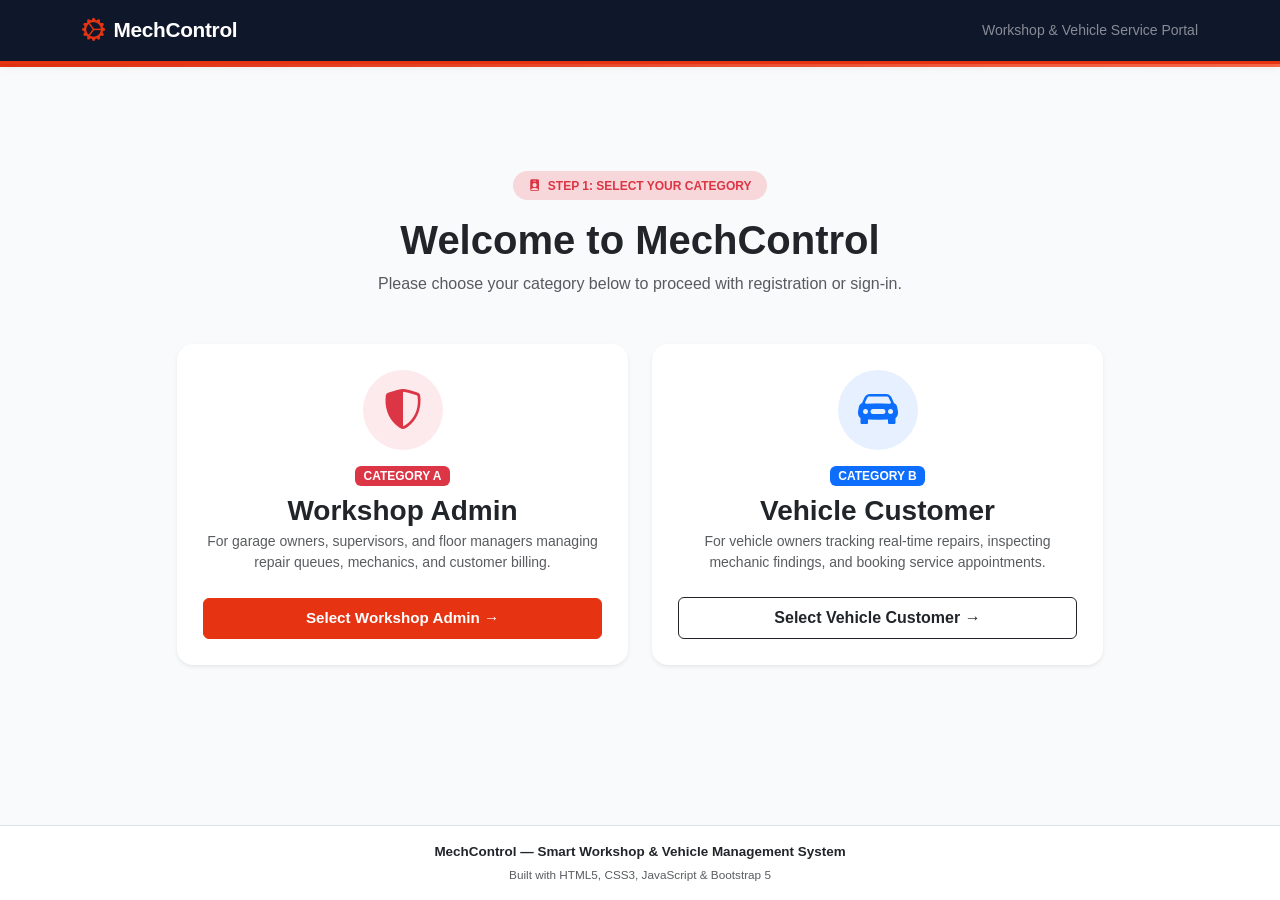
==== commit 4c0d8236: "Update index.html with interactive Category First selection leading to Register or Login, and remove" ====
--- a/index.html
+++ b/index.html
@@ -37,146 +37,137 @@
   <div class="mc-accent-bar" role="presentation"></div>
 
   <!-- ============================================================
-       MAIN CONTENT: STEP 1 - CHOOSE CATEGORY FIRST
+       MAIN CONTENT: TWO-STEP CATEGORY FIRST FLOW
        ============================================================ -->
   <main class="container py-5 my-auto">
 
-    <!-- Top Headline -->
-    <div class="text-center mb-5">
-      <span class="badge bg-danger-subtle text-danger px-3 py-2 rounded-pill fw-bold text-uppercase small mb-2">
-        <i class="bi bi-layers-fill me-1"></i> Step 1: Select Your Category
-      </span>
-      <h1 class="fw-bold text-dark mt-2 mb-2">Welcome to MechControl</h1>
-      <p class="text-muted mx-auto" style="max-width: 650px;">
-        Please select your category below. If you are a new user or admin, register your details first. If you are already registered, log in directly with your email and password.
-      </p>
-    </div>
-
-    <!-- Category Selection Cards (Horizontal Grid) -->
-    <div class="row g-4 justify-content-center">
-
-      <!-- ========================================================
-           CATEGORY 1: WORKSHOP ADMIN
-           ======================================================== -->
-      <div class="col-lg-5 col-md-6">
-        <div class="card h-100 border-0 shadow-sm rounded-4 overflow-hidden d-flex flex-column">
-          <!-- Card Header Banner -->
-          <div class="p-4 bg-dark text-white d-flex align-items-center justify-content-between">
-            <div>
-              <span class="badge bg-danger text-uppercase px-2 py-1 mb-2">Category A</span>
-              <h3 class="fw-bold mb-0 text-white">Workshop Admin</h3>
-              <small class="text-white-50">Garage Owners, Supervisors & Floor Managers</small>
-            </div>
-            <div class="p-3 bg-danger bg-opacity-25 rounded-circle text-danger fs-2">
-              <i class="bi bi-shield-shaded"></i>
-            </div>
-          </div>
-
-          <!-- Card Body -->
-          <div class="p-4 d-flex flex-column flex-grow-1 bg-white">
-            <h6 class="fw-bold text-dark mb-3">Admin Portal Capabilities:</h6>
-            <ul class="list-unstyled text-muted small mb-4 flex-grow-1">
-              <li class="mb-2 d-flex align-items-start gap-2">
-                <i class="bi bi-check-circle-fill text-success mt-1"></i>
-                <span>Manage mechanics roster & assign live repair jobs.</span>
-              </li>
-              <li class="mb-2 d-flex align-items-start gap-2">
-                <i class="bi bi-check-circle-fill text-success mt-1"></i>
-                <span>Update vehicle repair progress percentage & stages.</span>
-              </li>
-              <li class="mb-2 d-flex align-items-start gap-2">
-                <i class="bi bi-check-circle-fill text-success mt-1"></i>
-                <span>Report unexpected defects found during inspection to customer.</span>
-              </li>
-              <li class="mb-2 d-flex align-items-start gap-2">
-                <i class="bi bi-check-circle-fill text-success mt-1"></i>
-                <span>Generate itemized digital bills & track workshop revenue.</span>
-              </li>
-            </ul>
-
-            <!-- Admin Actions: Register First -> Login -->
-            <div class="p-3 bg-light rounded-3 border">
-              <div class="text-muted small fw-bold mb-2 text-uppercase">Admin Access Flow:</div>
-              <a href="signup.html?role=admin" class="btn btn-mc-primary w-100 py-2 mb-2">
-                <i class="bi bi-person-plus-fill me-1"></i> 1. Register as Admin (New)
-              </a>
-              <a href="signin.html?role=admin" class="btn btn-outline-dark w-100 py-2 fw-semibold">
-                <i class="bi bi-box-arrow-in-right me-1"></i> 2. Admin Login (Already Registered)
-              </a>
-            </div>
-          </div>
-        </div>
-      </div>
-
-      <!-- ========================================================
-           CATEGORY 2: VEHICLE CUSTOMER
-           ======================================================== -->
-      <div class="col-lg-5 col-md-6">
-        <div class="card h-100 border-0 shadow-sm rounded-4 overflow-hidden d-flex flex-column">
-          <!-- Card Header Banner -->
-          <div class="p-4 bg-dark text-white d-flex align-items-center justify-content-between">
-            <div>
-              <span class="badge bg-primary text-uppercase px-2 py-1 mb-2">Category B</span>
-              <h3 class="fw-bold mb-0 text-white">Vehicle Customer</h3>
-              <small class="text-white-50">Car, Bike & Scooter Owners</small>
-            </div>
-            <div class="p-3 bg-primary bg-opacity-25 rounded-circle text-primary fs-2">
-              <i class="bi bi-car-front-fill"></i>
-            </div>
-          </div>
-
-          <!-- Card Body -->
-          <div class="p-4 d-flex flex-column flex-grow-1 bg-white">
-            <h6 class="fw-bold text-dark mb-3">Customer Portal Capabilities:</h6>
-            <ul class="list-unstyled text-muted small mb-4 flex-grow-1">
-              <li class="mb-2 d-flex align-items-start gap-2">
-                <i class="bi bi-check-circle-fill text-success mt-1"></i>
-                <span>Track live repair progress & estimated completion time.</span>
-              </li>
-              <li class="mb-2 d-flex align-items-start gap-2">
-                <i class="bi bi-check-circle-fill text-success mt-1"></i>
-                <span>See assigned mechanic details and workshop admin supervisor.</span>
-              </li>
-              <li class="mb-2 d-flex align-items-start gap-2">
-                <i class="bi bi-check-circle-fill text-success mt-1"></i>
-                <span>Accept or decline additional mechanic findings directly.</span>
-              </li>
-              <li class="mb-2 d-flex align-items-start gap-2">
-                <i class="bi bi-check-circle-fill text-success mt-1"></i>
-                <span>Schedule service appointments and review total itemized bills.</span>
-              </li>
-            </ul>
-
-            <!-- Customer Actions: Register First -> Login -->
-            <div class="p-3 bg-light rounded-3 border">
-              <div class="text-muted small fw-bold mb-2 text-uppercase">Customer Access Flow:</div>
-              <a href="signup.html?role=customer" class="btn btn-mc-primary w-100 py-2 mb-2">
-                <i class="bi bi-person-plus-fill me-1"></i> 1. Register as Customer (New)
-              </a>
-              <a href="signin.html?role=customer" class="btn btn-outline-dark w-100 py-2 fw-semibold">
-                <i class="bi bi-box-arrow-in-right me-1"></i> 2. Customer Login (Already Registered)
-              </a>
-            </div>
-          </div>
-        </div>
-      </div>
-
-    </div>
-
-    <!-- Testing Notice (For User Testing - Plain informative guidance) -->
-    <div class="mt-5 p-3 rounded-3 bg-white border text-center mx-auto" style="max-width: 750px;">
-      <div class="small text-muted mb-1">
-        <i class="bi bi-info-circle-fill text-primary me-1"></i>
-        <strong>Testing Credentials Guide:</strong>
-      </div>
-      <div class="row g-2 justify-content-center small text-secondary">
-        <div class="col-sm-6 text-sm-end">
-          <span class="fw-bold text-dark">Admin:</span> <code>admin@mechcontrol.com</code> | Pass: <code>admin</code>
-        </div>
-        <div class="col-sm-6 text-sm-start">
-          <span class="fw-bold text-dark">Customer:</span> <code>customer@mechcontrol.com</code> | Pass: <code>customer</code>
-        </div>
-      </div>
+    <!-- ========================================================
+         STEP 1: CHOOSE YOUR CATEGORY (Admin or Customer)
+         ======================================================== -->
+    <div id="stepCategory">
+      <!-- Title -->
+      <div class="text-center mb-5">
+        <span class="badge bg-danger-subtle text-danger px-3 py-2 rounded-pill fw-bold text-uppercase small mb-2">
+          <i class="bi bi-person-badge-fill me-1"></i> Step 1: Select Your Category
+        </span>
+        <h1 class="fw-bold text-dark mt-2 mb-2">Welcome to MechControl</h1>
+        <p class="text-muted mx-auto" style="max-width: 600px;">
+          Please choose your category below to proceed with registration or sign-in.
+        </p>
+      </div>
+
+      <!-- Category Selection Cards -->
+      <div class="row g-4 justify-content-center">
+
+        <!-- CATEGORY CARD A: Workshop Admin -->
+        <div class="col-lg-5 col-md-6">
+          <div class="card h-100 border-0 shadow-sm rounded-4 overflow-hidden d-flex flex-column text-center p-4 bg-white hover-card" style="cursor: pointer;" onclick="chooseCategory('admin')">
+            <div class="p-3 bg-danger bg-opacity-10 text-danger rounded-circle mx-auto mb-3" style="width: 80px; height: 80px; display: flex; align-items: center; justify-content: center;">
+              <i class="bi bi-shield-shaded fs-1"></i>
+            </div>
+            <span class="badge bg-danger text-uppercase px-2 py-1 mx-auto mb-2">Category A</span>
+            <h3 class="fw-bold text-dark mb-1">Workshop Admin</h3>
+            <p class="text-muted small mb-4">
+              For garage owners, supervisors, and floor managers managing repair queues, mechanics, and customer billing.
+            </p>
+            <div class="mt-auto">
+              <button type="button" class="btn btn-mc-primary w-100 py-2 fw-semibold" onclick="chooseCategory('admin'); event.stopPropagation();">
+                Select Workshop Admin &rarr;
+              </button>
+            </div>
+          </div>
+        </div>
+
+        <!-- CATEGORY CARD B: Vehicle Customer -->
+        <div class="col-lg-5 col-md-6">
+          <div class="card h-100 border-0 shadow-sm rounded-4 overflow-hidden d-flex flex-column text-center p-4 bg-white hover-card" style="cursor: pointer;" onclick="chooseCategory('customer')">
+            <div class="p-3 bg-primary bg-opacity-10 text-primary rounded-circle mx-auto mb-3" style="width: 80px; height: 80px; display: flex; align-items: center; justify-content: center;">
+              <i class="bi bi-car-front-fill fs-1"></i>
+            </div>
+            <span class="badge bg-primary text-uppercase px-2 py-1 mx-auto mb-2">Category B</span>
+            <h3 class="fw-bold text-dark mb-1">Vehicle Customer</h3>
+            <p class="text-muted small mb-4">
+              For vehicle owners tracking real-time repairs, inspecting mechanic findings, and booking service appointments.
+            </p>
+            <div class="mt-auto">
+              <button type="button" class="btn btn-outline-dark w-100 py-2 fw-semibold" onclick="chooseCategory('customer'); event.stopPropagation();">
+                Select Vehicle Customer &rarr;
+              </button>
+            </div>
+          </div>
+        </div>
+
+      </div>
+    </div>
+
+    <!-- ========================================================
+         STEP 2: REGISTER OR LOGIN (According to Selected Category)
+         ======================================================== -->
+    <div id="stepAction" class="d-none">
+      
+      <!-- Back / Change Category Header -->
+      <div class="d-flex justify-content-between align-items-center flex-wrap gap-2 mb-4 p-3 bg-white rounded-3 border shadow-sm mx-auto" style="max-width: 850px;">
+        <div class="d-flex align-items-center gap-2">
+          <span class="badge bg-danger px-2 py-1" id="activeCategoryBadge">Workshop Admin</span>
+          <span class="text-dark fw-bold" id="activeCategoryTitle">Workshop Admin Portal</span>
+        </div>
+        <button class="btn btn-sm btn-outline-secondary" onclick="resetCategory()">
+          <i class="bi bi-arrow-left me-1"></i> Change Category
+        </button>
+      </div>
+
+      <div class="text-center mb-4">
+        <h2 class="fw-bold text-dark mb-1">Proceed as <span id="categoryNameText" class="text-danger">Workshop Admin</span></h2>
+        <p class="text-muted small">Are you a new user or returning user? Choose an option below:</p>
+      </div>
+
+      <!-- Action Choice Cards (Register vs Login) -->
+      <div class="row g-4 justify-content-center mx-auto" style="max-width: 850px;">
+
+        <!-- Option 1: Register (New User) -->
+        <div class="col-md-6">
+          <div class="card h-100 border-0 shadow-sm rounded-4 p-4 bg-white d-flex flex-column">
+            <div class="d-flex justify-content-between align-items-start mb-3">
+              <div>
+                <span class="badge bg-danger mb-2">Step 1: First Time</span>
+                <h4 class="fw-bold text-dark mb-1">Register Account</h4>
+              </div>
+              <div class="p-2 bg-danger-subtle text-danger rounded-circle fs-4">
+                <i class="bi bi-person-plus-fill"></i>
+              </div>
+            </div>
+            <p class="text-muted small mb-4 flex-grow-1">
+              If you have never used MechControl before, enter your details once to create your registered account.
+            </p>
+            <a href="signup.html" id="btnRegisterLink" class="btn btn-mc-primary w-100 py-2">
+              <i class="bi bi-person-plus-fill me-1"></i> Register as <span class="role-label">Admin</span>
+            </a>
+          </div>
+        </div>
+
+        <!-- Option 2: Sign In (Returning User) -->
+        <div class="col-md-6">
+          <div class="card h-100 border-0 shadow-sm rounded-4 p-4 bg-white d-flex flex-column">
+            <div class="d-flex justify-content-between align-items-start mb-3">
+              <div>
+                <span class="badge bg-secondary mb-2">Step 2: Returning User</span>
+                <h4 class="fw-bold text-dark mb-1">Sign In</h4>
+              </div>
+              <div class="p-2 bg-secondary-subtle text-secondary rounded-circle fs-4">
+                <i class="bi bi-box-arrow-in-right"></i>
+              </div>
+            </div>
+            <p class="text-muted small mb-4 flex-grow-1">
+              If you already registered your details once, simply sign in with your registered email and password.
+            </p>
+            <a href="signin.html" id="btnSignInLink" class="btn btn-outline-dark w-100 py-2 fw-semibold">
+              <i class="bi bi-box-arrow-in-right me-1"></i> Sign In as <span class="role-label">Admin</span>
+            </a>
+          </div>
+        </div>
+
+      </div>
+
     </div>
 
   </main>
@@ -197,5 +188,63 @@
     crossorigin="anonymous"
   ></script>
 
+  <!-- Category Flow Logic (Basic Vanilla JS) -->
+  <script>
+    // Choose Category: switches from Step 1 to Step 2
+    function chooseCategory(role) {
+      var step1 = document.getElementById("stepCategory");
+      var step2 = document.getElementById("stepAction");
+
+      if (step1) step1.classList.add("d-none");
+      if (step2) step2.classList.remove("d-none");
+
+      var badgeEl = document.getElementById("activeCategoryBadge");
+      var titleEl = document.getElementById("activeCategoryTitle");
+      var nameTextEl = document.getElementById("categoryNameText");
+      var regBtn = document.getElementById("btnRegisterLink");
+      var signBtn = document.getElementById("btnSignInLink");
+      var labels = document.querySelectorAll(".role-label");
+
+      var displayRoleName = (role === "admin") ? "Workshop Admin" : "Vehicle Customer";
+      var shortLabel = (role === "admin") ? "Admin" : "Customer";
+
+      if (badgeEl) {
+        badgeEl.innerText = displayRoleName;
+        badgeEl.className = "badge px-2 py-1 " + (role === "admin" ? "bg-danger" : "bg-primary");
+      }
+      if (titleEl) titleEl.innerText = displayRoleName + " Access";
+      if (nameTextEl) {
+        nameTextEl.innerText = displayRoleName;
+        nameTextEl.className = (role === "admin" ? "text-danger" : "text-primary");
+      }
+
+      for (var i = 0; i < labels.length; i++) {
+        labels[i].innerText = shortLabel;
+      }
+
+      // Update Links to point to appropriate role
+      if (regBtn) regBtn.href = "signup.html?role=" + role;
+      if (signBtn) signBtn.href = "signin.html?role=" + role;
+    }
+
+    // Reset back to Step 1: Category selection
+    function resetCategory() {
+      var step1 = document.getElementById("stepCategory");
+      var step2 = document.getElementById("stepAction");
+
+      if (step2) step2.classList.add("d-none");
+      if (step1) step1.classList.remove("d-none");
+    }
+
+    // Check if URL has ?role= parameter
+    window.onload = function() {
+      var urlParams = new URLSearchParams(window.location.search);
+      var role = urlParams.get("role");
+      if (role === "admin" || role === "customer") {
+        chooseCategory(role);
+      }
+    };
+  </script>
+
 </body>
 </html>
--- a/style.css
+++ b/style.css
@@ -400,3 +400,14 @@
     padding: 2rem 1.5rem;
   }
 }
+
+/* Interactive Category Cards */
+.hover-card {
+  transition: transform 0.2s ease, box-shadow 0.2s ease, border-color 0.2s ease;
+  border: 2px solid transparent !important;
+}
+.hover-card:hover {
+  transform: translateY(-4px);
+  box-shadow: 0 12px 28px rgba(15, 23, 42, 0.12) !important;
+  border-color: var(--mc-primary) !important;
+}
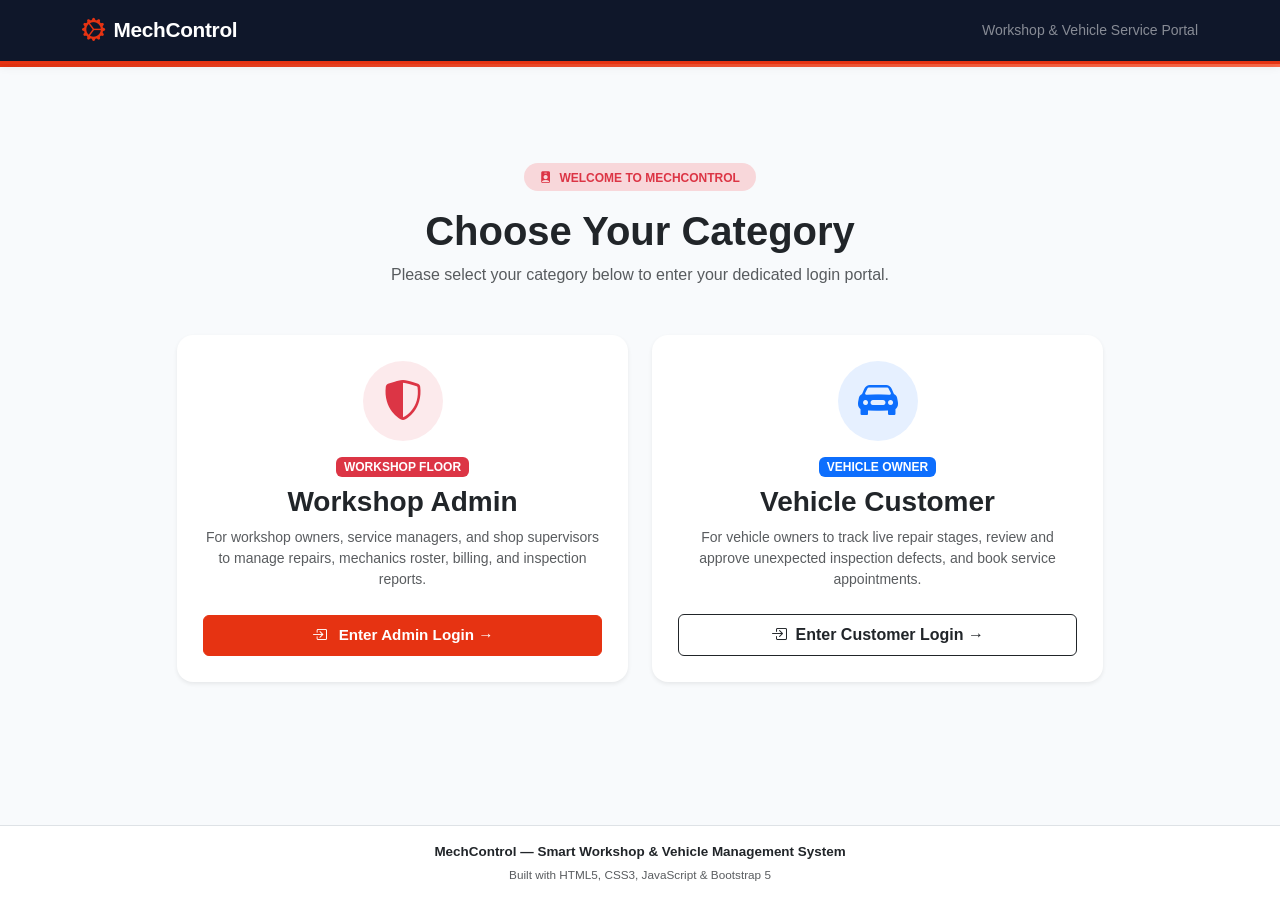
==== commit 41f8d8e3: "Streamline Category entry directly to dedicated Login page with top Register First notice, and remov" ====
--- a/index.html
+++ b/index.html
@@ -37,135 +37,62 @@
   <div class="mc-accent-bar" role="presentation"></div>
 
   <!-- ============================================================
-       MAIN CONTENT: TWO-STEP CATEGORY FIRST FLOW
+       MAIN CONTENT: CHOOSE CATEGORY TO DIRECTLY ENTER LOGIN
        ============================================================ -->
   <main class="container py-5 my-auto">
 
-    <!-- ========================================================
-         STEP 1: CHOOSE YOUR CATEGORY (Admin or Customer)
-         ======================================================== -->
-    <div id="stepCategory">
-      <!-- Title -->
-      <div class="text-center mb-5">
-        <span class="badge bg-danger-subtle text-danger px-3 py-2 rounded-pill fw-bold text-uppercase small mb-2">
-          <i class="bi bi-person-badge-fill me-1"></i> Step 1: Select Your Category
-        </span>
-        <h1 class="fw-bold text-dark mt-2 mb-2">Welcome to MechControl</h1>
-        <p class="text-muted mx-auto" style="max-width: 600px;">
-          Please choose your category below to proceed with registration or sign-in.
-        </p>
+    <!-- Top Headline -->
+    <div class="text-center mb-5">
+      <span class="badge bg-danger-subtle text-danger px-3 py-2 rounded-pill fw-bold text-uppercase small mb-2">
+        <i class="bi bi-person-badge-fill me-1"></i> Welcome to MechControl
+      </span>
+      <h1 class="fw-bold text-dark mt-2 mb-2">Choose Your Category</h1>
+      <p class="text-muted mx-auto" style="max-width: 600px;">
+        Please select your category below to enter your dedicated login portal.
+      </p>
+    </div>
+
+    <!-- Category Selection Cards -->
+    <div class="row g-4 justify-content-center">
+
+      <!-- CATEGORY 1: Workshop Admin -->
+      <div class="col-lg-5 col-md-6">
+        <div class="card h-100 border-0 shadow-sm rounded-4 overflow-hidden d-flex flex-column text-center p-4 bg-white hover-card" style="cursor: pointer;" onclick="window.location.href='signin.html?role=admin'">
+          
+          <div class="p-3 bg-danger bg-opacity-10 text-danger rounded-circle mx-auto mb-3" style="width: 80px; height: 80px; display: flex; align-items: center; justify-content: center;">
+            <i class="bi bi-shield-shaded fs-1"></i>
+          </div>
+
+          <span class="badge bg-danger text-uppercase px-2 py-1 mx-auto mb-2">Workshop Floor</span>
+          <h3 class="fw-bold text-dark mb-2">Workshop Admin</h3>
+          <p class="text-muted small mb-4 flex-grow-1">
+            For workshop owners, service managers, and shop supervisors to manage repairs, mechanics roster, billing, and inspection reports.
+          </p>
+
+          <a href="signin.html?role=admin" class="btn btn-mc-primary w-100 py-2 fw-semibold" onclick="event.stopPropagation();">
+            <i class="bi bi-box-arrow-in-right me-1"></i> Enter Admin Login &rarr;
+          </a>
+        </div>
       </div>
 
-      <!-- Category Selection Cards -->
-      <div class="row g-4 justify-content-center">
+      <!-- CATEGORY 2: Vehicle Customer -->
+      <div class="col-lg-5 col-md-6">
+        <div class="card h-100 border-0 shadow-sm rounded-4 overflow-hidden d-flex flex-column text-center p-4 bg-white hover-card" style="cursor: pointer;" onclick="window.location.href='signin.html?role=customer'">
+          
+          <div class="p-3 bg-primary bg-opacity-10 text-primary rounded-circle mx-auto mb-3" style="width: 80px; height: 80px; display: flex; align-items: center; justify-content: center;">
+            <i class="bi bi-car-front-fill fs-1"></i>
+          </div>
 
-        <!-- CATEGORY CARD A: Workshop Admin -->
-        <div class="col-lg-5 col-md-6">
-          <div class="card h-100 border-0 shadow-sm rounded-4 overflow-hidden d-flex flex-column text-center p-4 bg-white hover-card" style="cursor: pointer;" onclick="chooseCategory('admin')">
-            <div class="p-3 bg-danger bg-opacity-10 text-danger rounded-circle mx-auto mb-3" style="width: 80px; height: 80px; display: flex; align-items: center; justify-content: center;">
-              <i class="bi bi-shield-shaded fs-1"></i>
-            </div>
-            <span class="badge bg-danger text-uppercase px-2 py-1 mx-auto mb-2">Category A</span>
-            <h3 class="fw-bold text-dark mb-1">Workshop Admin</h3>
-            <p class="text-muted small mb-4">
-              For garage owners, supervisors, and floor managers managing repair queues, mechanics, and customer billing.
-            </p>
-            <div class="mt-auto">
-              <button type="button" class="btn btn-mc-primary w-100 py-2 fw-semibold" onclick="chooseCategory('admin'); event.stopPropagation();">
-                Select Workshop Admin &rarr;
-              </button>
-            </div>
-          </div>
+          <span class="badge bg-primary text-uppercase px-2 py-1 mx-auto mb-2">Vehicle Owner</span>
+          <h3 class="fw-bold text-dark mb-2">Vehicle Customer</h3>
+          <p class="text-muted small mb-4 flex-grow-1">
+            For vehicle owners to track live repair stages, review and approve unexpected inspection defects, and book service appointments.
+          </p>
+
+          <a href="signin.html?role=customer" class="btn btn-outline-dark w-100 py-2 fw-semibold" onclick="event.stopPropagation();">
+            <i class="bi bi-box-arrow-in-right me-1"></i> Enter Customer Login &rarr;
+          </a>
         </div>
-
-        <!-- CATEGORY CARD B: Vehicle Customer -->
-        <div class="col-lg-5 col-md-6">
-          <div class="card h-100 border-0 shadow-sm rounded-4 overflow-hidden d-flex flex-column text-center p-4 bg-white hover-card" style="cursor: pointer;" onclick="chooseCategory('customer')">
-            <div class="p-3 bg-primary bg-opacity-10 text-primary rounded-circle mx-auto mb-3" style="width: 80px; height: 80px; display: flex; align-items: center; justify-content: center;">
-              <i class="bi bi-car-front-fill fs-1"></i>
-            </div>
-            <span class="badge bg-primary text-uppercase px-2 py-1 mx-auto mb-2">Category B</span>
-            <h3 class="fw-bold text-dark mb-1">Vehicle Customer</h3>
-            <p class="text-muted small mb-4">
-              For vehicle owners tracking real-time repairs, inspecting mechanic findings, and booking service appointments.
-            </p>
-            <div class="mt-auto">
-              <button type="button" class="btn btn-outline-dark w-100 py-2 fw-semibold" onclick="chooseCategory('customer'); event.stopPropagation();">
-                Select Vehicle Customer &rarr;
-              </button>
-            </div>
-          </div>
-        </div>
-
-      </div>
-    </div>
-
-    <!-- ========================================================
-         STEP 2: REGISTER OR LOGIN (According to Selected Category)
-         ======================================================== -->
-    <div id="stepAction" class="d-none">
-      
-      <!-- Back / Change Category Header -->
-      <div class="d-flex justify-content-between align-items-center flex-wrap gap-2 mb-4 p-3 bg-white rounded-3 border shadow-sm mx-auto" style="max-width: 850px;">
-        <div class="d-flex align-items-center gap-2">
-          <span class="badge bg-danger px-2 py-1" id="activeCategoryBadge">Workshop Admin</span>
-          <span class="text-dark fw-bold" id="activeCategoryTitle">Workshop Admin Portal</span>
-        </div>
-        <button class="btn btn-sm btn-outline-secondary" onclick="resetCategory()">
-          <i class="bi bi-arrow-left me-1"></i> Change Category
-        </button>
-      </div>
-
-      <div class="text-center mb-4">
-        <h2 class="fw-bold text-dark mb-1">Proceed as <span id="categoryNameText" class="text-danger">Workshop Admin</span></h2>
-        <p class="text-muted small">Are you a new user or returning user? Choose an option below:</p>
-      </div>
-
-      <!-- Action Choice Cards (Register vs Login) -->
-      <div class="row g-4 justify-content-center mx-auto" style="max-width: 850px;">
-
-        <!-- Option 1: Register (New User) -->
-        <div class="col-md-6">
-          <div class="card h-100 border-0 shadow-sm rounded-4 p-4 bg-white d-flex flex-column">
-            <div class="d-flex justify-content-between align-items-start mb-3">
-              <div>
-                <span class="badge bg-danger mb-2">Step 1: First Time</span>
-                <h4 class="fw-bold text-dark mb-1">Register Account</h4>
-              </div>
-              <div class="p-2 bg-danger-subtle text-danger rounded-circle fs-4">
-                <i class="bi bi-person-plus-fill"></i>
-              </div>
-            </div>
-            <p class="text-muted small mb-4 flex-grow-1">
-              If you have never used MechControl before, enter your details once to create your registered account.
-            </p>
-            <a href="signup.html" id="btnRegisterLink" class="btn btn-mc-primary w-100 py-2">
-              <i class="bi bi-person-plus-fill me-1"></i> Register as <span class="role-label">Admin</span>
-            </a>
-          </div>
-        </div>
-
-        <!-- Option 2: Sign In (Returning User) -->
-        <div class="col-md-6">
-          <div class="card h-100 border-0 shadow-sm rounded-4 p-4 bg-white d-flex flex-column">
-            <div class="d-flex justify-content-between align-items-start mb-3">
-              <div>
-                <span class="badge bg-secondary mb-2">Step 2: Returning User</span>
-                <h4 class="fw-bold text-dark mb-1">Sign In</h4>
-              </div>
-              <div class="p-2 bg-secondary-subtle text-secondary rounded-circle fs-4">
-                <i class="bi bi-box-arrow-in-right"></i>
-              </div>
-            </div>
-            <p class="text-muted small mb-4 flex-grow-1">
-              If you already registered your details once, simply sign in with your registered email and password.
-            </p>
-            <a href="signin.html" id="btnSignInLink" class="btn btn-outline-dark w-100 py-2 fw-semibold">
-              <i class="bi bi-box-arrow-in-right me-1"></i> Sign In as <span class="role-label">Admin</span>
-            </a>
-          </div>
-        </div>
-
       </div>
 
     </div>
@@ -188,63 +115,5 @@
     crossorigin="anonymous"
   ></script>
 
-  <!-- Category Flow Logic (Basic Vanilla JS) -->
-  <script>
-    // Choose Category: switches from Step 1 to Step 2
-    function chooseCategory(role) {
-      var step1 = document.getElementById("stepCategory");
-      var step2 = document.getElementById("stepAction");
-
-      if (step1) step1.classList.add("d-none");
-      if (step2) step2.classList.remove("d-none");
-
-      var badgeEl = document.getElementById("activeCategoryBadge");
-      var titleEl = document.getElementById("activeCategoryTitle");
-      var nameTextEl = document.getElementById("categoryNameText");
-      var regBtn = document.getElementById("btnRegisterLink");
-      var signBtn = document.getElementById("btnSignInLink");
-      var labels = document.querySelectorAll(".role-label");
-
-      var displayRoleName = (role === "admin") ? "Workshop Admin" : "Vehicle Customer";
-      var shortLabel = (role === "admin") ? "Admin" : "Customer";
-
-      if (badgeEl) {
-        badgeEl.innerText = displayRoleName;
-        badgeEl.className = "badge px-2 py-1 " + (role === "admin" ? "bg-danger" : "bg-primary");
-      }
-      if (titleEl) titleEl.innerText = displayRoleName + " Access";
-      if (nameTextEl) {
-        nameTextEl.innerText = displayRoleName;
-        nameTextEl.className = (role === "admin" ? "text-danger" : "text-primary");
-      }
-
-      for (var i = 0; i < labels.length; i++) {
-        labels[i].innerText = shortLabel;
-      }
-
-      // Update Links to point to appropriate role
-      if (regBtn) regBtn.href = "signup.html?role=" + role;
-      if (signBtn) signBtn.href = "signin.html?role=" + role;
-    }
-
-    // Reset back to Step 1: Category selection
-    function resetCategory() {
-      var step1 = document.getElementById("stepCategory");
-      var step2 = document.getElementById("stepAction");
-
-      if (step2) step2.classList.add("d-none");
-      if (step1) step1.classList.remove("d-none");
-    }
-
-    // Check if URL has ?role= parameter
-    window.onload = function() {
-      var urlParams = new URLSearchParams(window.location.search);
-      var role = urlParams.get("role");
-      if (role === "admin" || role === "customer") {
-        chooseCategory(role);
-      }
-    };
-  </script>
-
 </body>
 </html>
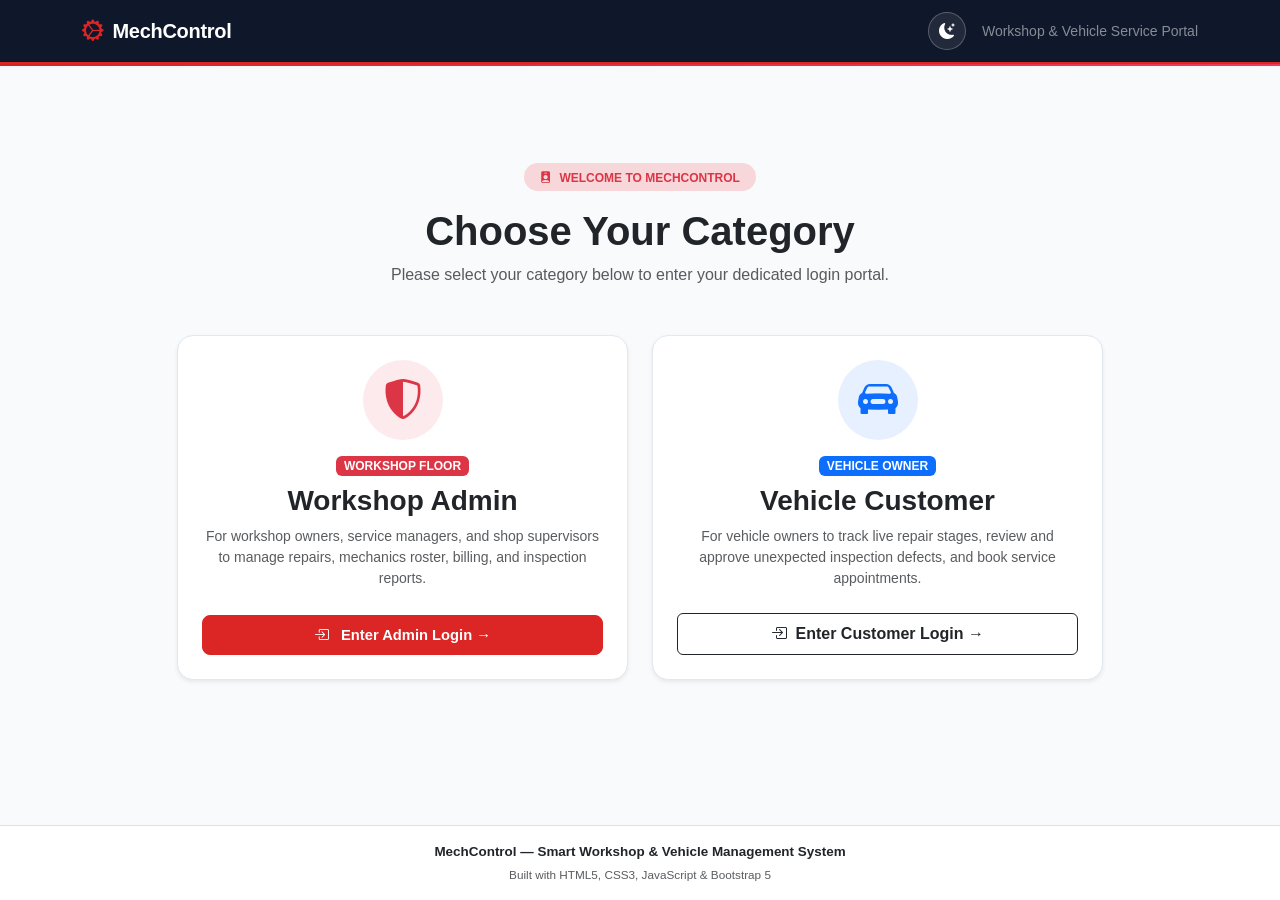
==== commit ec896e9e: "Add circular dark/light mode toggle button to MechControl navbar across all pages with persistent th" ====
--- a/index.html
+++ b/index.html
@@ -18,12 +18,15 @@
   />
   <!-- Shared Style -->
   <link rel="stylesheet" href="style.css" />
+
+  <!-- Theme Script (Applied early to prevent flash of wrong theme) -->
+  <script src="theme.js"></script>
 </head>
 
 <body>
 
   <!-- ============================================================
-       STATIC TOP NAVBAR (Identical across all pages)
+       STATIC TOP NAVBAR (Exact same on every page)
        ============================================================ -->
   <header class="mc-navbar">
     <div class="container d-flex align-items-center justify-content-between">
@@ -31,7 +34,21 @@
         <i class="bi bi-gear-wide-connected" aria-hidden="true"></i>
         <span>MechControl</span>
       </a>
-      <span class="text-white-50 small d-none d-sm-inline">Workshop & Vehicle Service Portal</span>
+      
+      <!-- Right Side: Circular Theme Toggle & Tagline -->
+      <div class="d-flex align-items-center gap-3">
+        <button
+          type="button"
+          id="themeToggleBtn"
+          class="mc-theme-btn"
+          onclick="toggleTheme()"
+          title="Toggle Dark / Light Mode"
+          aria-label="Toggle theme"
+        >
+          <i class="bi bi-moon-stars-fill" id="themeToggleIcon"></i>
+        </button>
+        <span class="text-white-50 small d-none d-sm-inline">Workshop & Vehicle Service Portal</span>
+      </div>
     </div>
   </header>
   <div class="mc-accent-bar" role="presentation"></div>
--- a/style.css
+++ b/style.css
@@ -1,21 +1,23 @@
 /* ================================================================
    style.css — MechControl Design System & Shared Styles
    Consistent, minimal, high-contrast, professional across all pages.
+   Refined color palette for comfortable, long-duration work.
    ================================================================ */
 
 :root {
-  /* Brand Palette */
-  --mc-primary:       #e63312;       /* MechControl Engine Red */
-  --mc-primary-hover: #c4270b;       /* Darker red on hover */
+  /* Brand Palette (Refined Precision Crimson & Slate) */
+  --mc-primary:       #dc2626;       /* MechControl Precision Red */
+  --mc-primary-hover: #b91c1c;       /* Darker ruby red on hover */
   --mc-dark:          #0f172a;       /* Deep slate navy header */
-  --mc-surface:       #f8fafc;       /* Crisp clean light slate background */
+  --mc-surface:       #f8fafc;       /* Soothing clean light slate canvas */
   --mc-card:          #ffffff;       /* Pure white card surface */
   --mc-border:        #e2e8f0;       /* Modern subtle border */
-  --mc-text:          #1e293b;       /* High-contrast readable slate text */
-  --mc-muted:         #64748b;       /* Secondary text */
-  --mc-success:       #10b981;       /* Green for ready/success */
-  --mc-warning:       #f59e0b;       /* Amber for inspection findings */
-  --mc-focus:         rgba(230, 51, 18, 0.25);
+  --mc-border-hover:  #cbd5e1;       /* Border on focus/hover */
+  --mc-text:          #0f172a;       /* High-contrast readable slate text */
+  --mc-muted:         #64748b;       /* Secondary neutral text */
+  --mc-success:       #059669;       /* Emerald for ready/success */
+  --mc-warning:       #d97706;       /* Amber for inspection findings */
+  --mc-focus:         rgba(220, 38, 38, 0.15);
 
   /* Aliases for backwards compatibility */
   --gms-primary:      var(--mc-primary);
@@ -32,12 +34,13 @@
 body {
   background-color: var(--mc-surface);
   color: var(--mc-text);
-  font-family: -apple-system, BlinkMacSystemFont, "Segoe UI", Roboto, "Helvetica Neue", Arial, sans-serif;
+  font-family: -apple-system, BlinkMacSystemFont, "Segoe UI", Roboto, "Inter", "Helvetica Neue", Arial, sans-serif;
   margin: 0;
   padding: 0;
   min-height: 100vh;
   display: flex;
   flex-direction: column;
+  -webkit-font-smoothing: antialiased;
 }
 
 /* ================================================================
@@ -47,8 +50,8 @@
   background-color: var(--mc-dark);
   height: 64px;
   padding: 0 1.5rem;
-  border-bottom: 3px solid var(--mc-primary);
-  box-shadow: 0 2px 10px rgba(0, 0, 0, 0.08);
+  border-bottom: 2px solid var(--mc-primary);
+  box-shadow: 0 1px 3px rgba(0, 0, 0, 0.08);
   display: flex;
   align-items: center;
   position: sticky;
@@ -59,8 +62,8 @@
 
 .mc-brand, .gms-nav-brand, .gms-navbar-brand {
   color: #ffffff !important;
-  font-weight: 800;
-  font-size: 1.3rem;
+  font-weight: 700;
+  font-size: 1.25rem;
   text-decoration: none;
   display: inline-flex;
   align-items: center;
@@ -71,13 +74,13 @@
 
 .mc-brand i, .gms-nav-brand i, .gms-navbar-brand i {
   color: var(--mc-primary);
-  font-size: 1.45rem;
+  font-size: 1.35rem;
 }
 
 .mc-brand-badge {
-  background-color: rgba(230, 51, 18, 0.2);
-  border: 1px solid rgba(230, 51, 18, 0.5);
-  color: #ff765e;
+  background-color: rgba(220, 38, 38, 0.2);
+  border: 1px solid rgba(220, 38, 38, 0.5);
+  color: #fca5a5;
   font-size: 0.72rem;
   padding: 0.2rem 0.55rem;
   border-radius: 4px;
@@ -86,8 +89,8 @@
 }
 
 .mc-accent-bar, .gms-accent-bar {
-  height: 3px;
-  background: linear-gradient(90deg, var(--mc-primary) 0%, #ff6b4a 100%);
+  height: 2px;
+  background: linear-gradient(90deg, var(--mc-primary) 0%, #f43f5e 100%);
   width: 100%;
 }
 
@@ -105,15 +108,15 @@
 .auth-split-card {
   background: #ffffff;
   border: 1px solid var(--mc-border);
-  border-radius: 14px;
+  border-radius: 12px;
   overflow: hidden;
   width: 100%;
-  max-width: 980px;
-  box-shadow: 0 12px 35px rgba(15, 23, 42, 0.06);
+  max-width: 960px;
+  box-shadow: 0 10px 25px -5px rgba(15, 23, 42, 0.06), 0 4px 6px -2px rgba(15, 23, 42, 0.02);
 }
 
 .auth-brand-side {
-  background: linear-gradient(145deg, #0f172a 0%, #1e293b 100%);
+  background: linear-gradient(150deg, #0f172a 0%, #1e293b 100%);
   color: #ffffff;
   padding: 3rem 2.5rem;
   display: flex;
@@ -138,8 +141,8 @@
   width: 36px;
   height: 36px;
   border-radius: 8px;
-  background: rgba(230, 51, 18, 0.15);
-  color: var(--mc-primary);
+  background: rgba(220, 38, 38, 0.15);
+  color: #f87171;
   display: flex;
   align-items: center;
   justify-content: center;
@@ -148,7 +151,7 @@
 }
 
 /* ================================================================
-   3. FORMS & INPUTS (Consistent Styling)
+   3. FORMS & INPUTS (Crisp, High-Legibility Styling)
    ================================================================ */
 .form-label {
   font-size: 0.85rem;
@@ -158,9 +161,9 @@
 }
 
 .form-control, .form-select {
-  border: 1px solid var(--mc-border);
-  border-radius: 6px;
-  padding: 0.62rem 0.85rem;
+  border: 1px solid #cbd5e1;
+  border-radius: 8px;
+  padding: 0.65rem 0.85rem;
   font-size: 0.92rem;
   color: var(--mc-text);
   background-color: #ffffff;
@@ -173,31 +176,32 @@
   outline: none;
 }
 
-/* Eye Toggle Button */
+.input-group .form-control {
+  border-top-right-radius: 0;
+  border-bottom-right-radius: 0;
+}
+
 .btn-eye {
-  border: 1px solid var(--mc-border);
+  background: #f8fafc;
+  border: 1px solid #cbd5e1;
   border-left: none;
-  background: #ffffff;
+  border-top-right-radius: 8px;
+  border-bottom-right-radius: 8px;
   color: var(--mc-muted);
-  border-radius: 0 6px 6px 0;
   padding: 0 0.85rem;
   cursor: pointer;
   display: flex;
   align-items: center;
-  justify-content: center;
-  transition: color 0.15s ease;
+  transition: color 0.15s;
 }
 
 .btn-eye:hover {
-  color: var(--mc-primary);
-}
-
-.btn-eye:focus {
-  outline: 2px solid var(--mc-primary);
-  outline-offset: 1px;
-}
-
-/* Primary Button */
+  color: var(--mc-text);
+}
+
+/* ================================================================
+   4. BUTTONS & MICRO-INTERACTIONS
+   =============================================================== */
 .btn-mc-primary, .btn-gms-primary {
   width: 100%;
   padding: 0.72rem 1.25rem;
@@ -205,170 +209,57 @@
   border: 1px solid var(--mc-primary);
   color: #ffffff !important;
   font-weight: 600;
-  font-size: 0.95rem;
-  border-radius: 6px;
+  font-size: 0.92rem;
+  border-radius: 8px;
   cursor: pointer;
   text-decoration: none;
   display: inline-flex;
   align-items: center;
   justify-content: center;
   gap: 0.5rem;
-  transition: background-color 0.2s ease, box-shadow 0.2s ease, transform 0.1s ease;
+  transition: all 0.2s ease;
 }
 
 .btn-mc-primary:hover, .btn-gms-primary:hover {
   background: var(--mc-primary-hover);
   border-color: var(--mc-primary-hover);
-  box-shadow: 0 4px 14px rgba(230, 51, 18, 0.3);
+  box-shadow: 0 4px 12px rgba(220, 38, 38, 0.28);
+  transform: translateY(-1px);
 }
 
 .btn-mc-primary:active, .btn-gms-primary:active {
-  transform: translateY(1px);
-}
-
-/* Role Selector Tabs (Admin vs Customer) */
-.role-tabs {
-  display: flex;
-  border: 1.5px solid var(--mc-border);
-  border-radius: 8px;
-  overflow: hidden;
-  margin-bottom: 1.5rem;
-  background-color: #ffffff;
-}
-
-.role-tab-btn {
-  flex: 1;
-  padding: 0.6rem 0.5rem;
-  border: none;
+  transform: translateY(0);
+}
+
+/* Interactive Category Cards (index.html) */
+.hover-card {
+  transition: transform 0.2s ease, box-shadow 0.2s ease, border-color 0.2s ease;
+  border: 1px solid var(--mc-border) !important;
+}
+
+.hover-card:hover {
+  transform: translateY(-4px);
+  box-shadow: 0 12px 28px rgba(15, 23, 42, 0.08) !important;
+  border-color: #cbd5e1 !important;
+}
+
+/* Card Containers */
+.mc-card, .gms-card {
   background: #ffffff;
-  font-size: 0.875rem;
-  font-weight: 600;
-  color: var(--mc-muted);
-  cursor: pointer;
-  transition: background 0.2s, color 0.2s;
-  display: flex;
-  align-items: center;
-  justify-content: center;
-  gap: 0.4rem;
-}
-
-.role-tab-btn:not(:last-child) {
-  border-right: 1.5px solid var(--mc-border);
-}
-
-.role-tab-btn.active {
-  background: var(--mc-primary);
-  color: #ffffff;
-}
-
-.role-tab-btn:hover:not(.active) {
-  background: #fff3f1;
-  color: var(--mc-primary);
-}
-
-/* Role Pills for Registration Form */
-.role-pills {
-  display: flex;
-  gap: 0.75rem;
-}
-
-.role-pill-option {
-  flex: 1;
-  position: relative;
-}
-
-.role-pill-option input[type="radio"] {
-  position: absolute;
-  opacity: 0;
-  width: 0;
-  height: 0;
-}
-
-.role-pill-option label {
-  width: 100%;
-  text-align: center;
-  cursor: pointer;
-  padding: 0.62rem 0.5rem;
-  border: 1.5px solid var(--mc-border);
-  border-radius: 6px;
-  font-size: 0.875rem;
-  font-weight: 600;
-  color: var(--mc-muted);
-  background: #ffffff;
-  transition: all 0.2s ease;
-  user-select: none;
-  display: flex;
-  align-items: center;
-  justify-content: center;
-  gap: 0.4rem;
-}
-
-.role-pill-option input[type="radio"]:checked + label {
-  background: var(--mc-primary);
-  border-color: var(--mc-primary);
-  color: #ffffff;
-  box-shadow: 0 2px 8px rgba(230, 51, 18, 0.25);
-}
-
-.role-pill-option label:hover {
-  border-color: var(--mc-primary);
-  color: var(--mc-primary);
-}
-
-/* Divider ("or" line) */
-.gms-divider {
-  display: flex;
-  align-items: center;
-  gap: 0.75rem;
-  color: var(--mc-muted);
-  font-size: 0.8rem;
-  margin: 1.25rem 0;
-}
-
-.gms-divider::before,
-.gms-divider::after {
-  content: '';
-  flex: 1;
-  height: 1px;
-  background: var(--mc-border);
-}
-
-/* Validation Feedback */
-.field-invalid .invalid-feedback {
-  display: block;
-}
-
-.field-invalid .form-control,
-.field-invalid .form-select,
-.field-invalid .btn-eye {
-  border-color: #dc3545;
-}
-
-.field-valid .form-control,
-.field-valid .form-select {
-  border-color: #198754;
-}
-
-/* Success & Alert States */
-.gms-success, .mc-success {
-  display: none;
-  text-align: center;
-  padding: 1.5rem 0.5rem;
-}
-
-.success-icon {
-  font-size: 3.5rem;
-  color: var(--mc-success);
-}
-
+  border: 1px solid var(--mc-border);
+  border-radius: 12px;
+  box-shadow: 0 2px 4px rgba(0, 0, 0, 0.02);
+}
+
+/* Alerts & Notifications */
 .gms-alert {
   display: none;
   background-color: #fef2f2;
-  border-left: 4px solid #dc3545;
+  border: 1px solid #fecaca;
   color: #991b1b;
+  border-radius: 8px;
   padding: 0.75rem 1rem;
-  border-radius: 6px;
-  font-size: 0.88rem;
+  font-size: 0.85rem;
   margin-bottom: 1.25rem;
   align-items: center;
   gap: 0.5rem;
@@ -376,6 +267,17 @@
 
 .gms-alert.visible {
   display: flex;
+}
+
+.mc-success, .gms-success {
+  display: none;
+  text-align: center;
+  padding: 2rem 1rem;
+}
+
+.success-icon {
+  font-size: 3rem;
+  color: var(--mc-success);
 }
 
 /* Footer */
@@ -401,13 +303,198 @@
   }
 }
 
-/* Interactive Category Cards */
-.hover-card {
-  transition: transform 0.2s ease, box-shadow 0.2s ease, border-color 0.2s ease;
-  border: 2px solid transparent !important;
-}
-.hover-card:hover {
-  transform: translateY(-4px);
-  box-shadow: 0 12px 28px rgba(15, 23, 42, 0.12) !important;
+/* ================================================================
+   CIRCULAR THEME TOGGLE BUTTON (Dark / Light Mode)
+   ================================================================ */
+.mc-theme-btn {
+  width: 38px;
+  height: 38px;
+  border-radius: 50% !important;
+  border: 1px solid rgba(255, 255, 255, 0.25) !important;
+  background: rgba(255, 255, 255, 0.08) !important;
+  color: #ffffff !important;
+  display: inline-flex !important;
+  align-items: center;
+  justify-content: center;
+  padding: 0 !important;
+  cursor: pointer;
+  transition: all 0.2s ease;
+  line-height: 1;
+}
+
+.mc-theme-btn:hover {
+  background: rgba(255, 255, 255, 0.2) !important;
+  border-color: rgba(255, 255, 255, 0.45) !important;
+  transform: scale(1.06);
+}
+
+/* ================================================================
+   DARK MODE THEME SYSTEM
+   ================================================================ */
+[data-theme="dark"] {
+  --mc-dark:          #080d1a;
+  --mc-surface:       #0b0f19;
+  --mc-card:          #151c2e;
+  --mc-border:        #26334d;
+  --mc-border-hover:  #3b4b68;
+  --mc-text:          #f8fafc;
+  --mc-muted:         #94a3b8;
+  --mc-focus:         rgba(220, 38, 38, 0.35);
+}
+
+[data-theme="dark"] body {
+  background-color: var(--mc-surface);
+  color: var(--mc-text);
+}
+
+[data-theme="dark"] .card,
+[data-theme="dark"] .mc-card,
+[data-theme="dark"] .auth-split-card,
+[data-theme="dark"] .auth-form-side,
+[data-theme="dark"] .stat-box {
+  background-color: var(--mc-card) !important;
+  border-color: var(--mc-border) !important;
+  color: var(--mc-text) !important;
+}
+
+[data-theme="dark"] .text-dark,
+[data-theme="dark"] h1,
+[data-theme="dark"] h2,
+[data-theme="dark"] h3,
+[data-theme="dark"] h4,
+[data-theme="dark"] h5,
+[data-theme="dark"] h6 {
+  color: #f8fafc !important;
+}
+
+[data-theme="dark"] .text-muted {
+  color: #94a3b8 !important;
+}
+
+[data-theme="dark"] .bg-light,
+[data-theme="dark"] .bg-white {
+  background-color: #151c2e !important;
+  color: #f8fafc !important;
+}
+
+[data-theme="dark"] .form-control,
+[data-theme="dark"] .form-select {
+  background-color: #0b0f19 !important;
+  border-color: #26334d !important;
+  color: #f8fafc !important;
+}
+
+[data-theme="dark"] .form-control:focus,
+[data-theme="dark"] .form-select:focus {
   border-color: var(--mc-primary) !important;
-}
+  box-shadow: 0 0 0 3px rgba(220, 38, 38, 0.25) !important;
+}
+
+[data-theme="dark"] .btn-eye {
+  background-color: #0b0f19 !important;
+  border-color: #26334d !important;
+  color: #94a3b8 !important;
+}
+
+[data-theme="dark"] .btn-eye:hover {
+  color: #f8fafc !important;
+}
+
+[data-theme="dark"] .table {
+  color: #f8fafc !important;
+  border-color: #26334d !important;
+}
+
+[data-theme="dark"] .table-light,
+[data-theme="dark"] thead.table-light tr,
+[data-theme="dark"] thead.table-light th {
+  background-color: #0b0f19 !important;
+  color: #94a3b8 !important;
+  border-color: #26334d !important;
+}
+
+[data-theme="dark"] .table-hover tbody tr:hover {
+  background-color: rgba(255, 255, 255, 0.04) !important;
+  color: #ffffff !important;
+}
+
+[data-theme="dark"] .modal-content {
+  background-color: #151c2e !important;
+  color: #f8fafc !important;
+  border-color: #26334d !important;
+}
+
+[data-theme="dark"] .modal-header.bg-dark {
+  background-color: #080d1a !important;
+  border-bottom-color: #26334d !important;
+}
+
+[data-theme="dark"] .modal-footer.bg-light {
+  background-color: #0b0f19 !important;
+  border-top-color: #26334d !important;
+}
+
+[data-theme="dark"] .border,
+[data-theme="dark"] .border-top,
+[data-theme="dark"] .border-bottom,
+[data-theme="dark"] .border-start,
+[data-theme="dark"] .border-end {
+  border-color: #26334d !important;
+}
+
+[data-theme="dark"] footer,
+[data-theme="dark"] .mc-footer {
+  background-color: #080d1a !important;
+  border-top-color: #26334d !important;
+  color: #94a3b8 !important;
+}
+
+[data-theme="dark"] .mc-footer p.text-dark {
+  color: #f8fafc !important;
+}
+
+[data-theme="dark"] .btn-outline-dark {
+  color: #f8fafc !important;
+  border-color: #3b4b68 !important;
+  background-color: transparent !important;
+}
+
+[data-theme="dark"] .btn-outline-dark:hover {
+  background-color: #26334d !important;
+  color: #ffffff !important;
+}
+
+[data-theme="dark"] .btn-outline-secondary {
+  color: #94a3b8 !important;
+  border-color: #26334d !important;
+}
+
+[data-theme="dark"] .btn-outline-secondary:hover {
+  background-color: #26334d !important;
+  color: #ffffff !important;
+}
+
+[data-theme="dark"] .hover-card:hover {
+  border-color: #3b4b68 !important;
+  box-shadow: 0 16px 32px rgba(0, 0, 0, 0.45) !important;
+}
+
+[data-theme="dark"] .bg-danger-subtle {
+  background-color: rgba(220, 38, 38, 0.15) !important;
+  color: #fca5a5 !important;
+}
+
+[data-theme="dark"] .bg-primary-subtle {
+  background-color: rgba(37, 99, 235, 0.15) !important;
+  color: #93c5fd !important;
+}
+
+[data-theme="dark"] .bg-warning-subtle {
+  background-color: rgba(217, 119, 6, 0.15) !important;
+  color: #fcd34d !important;
+}
+
+[data-theme="dark"] .bg-success-subtle {
+  background-color: rgba(5, 150, 105, 0.15) !important;
+  color: #6ee7b7 !important;
+}
